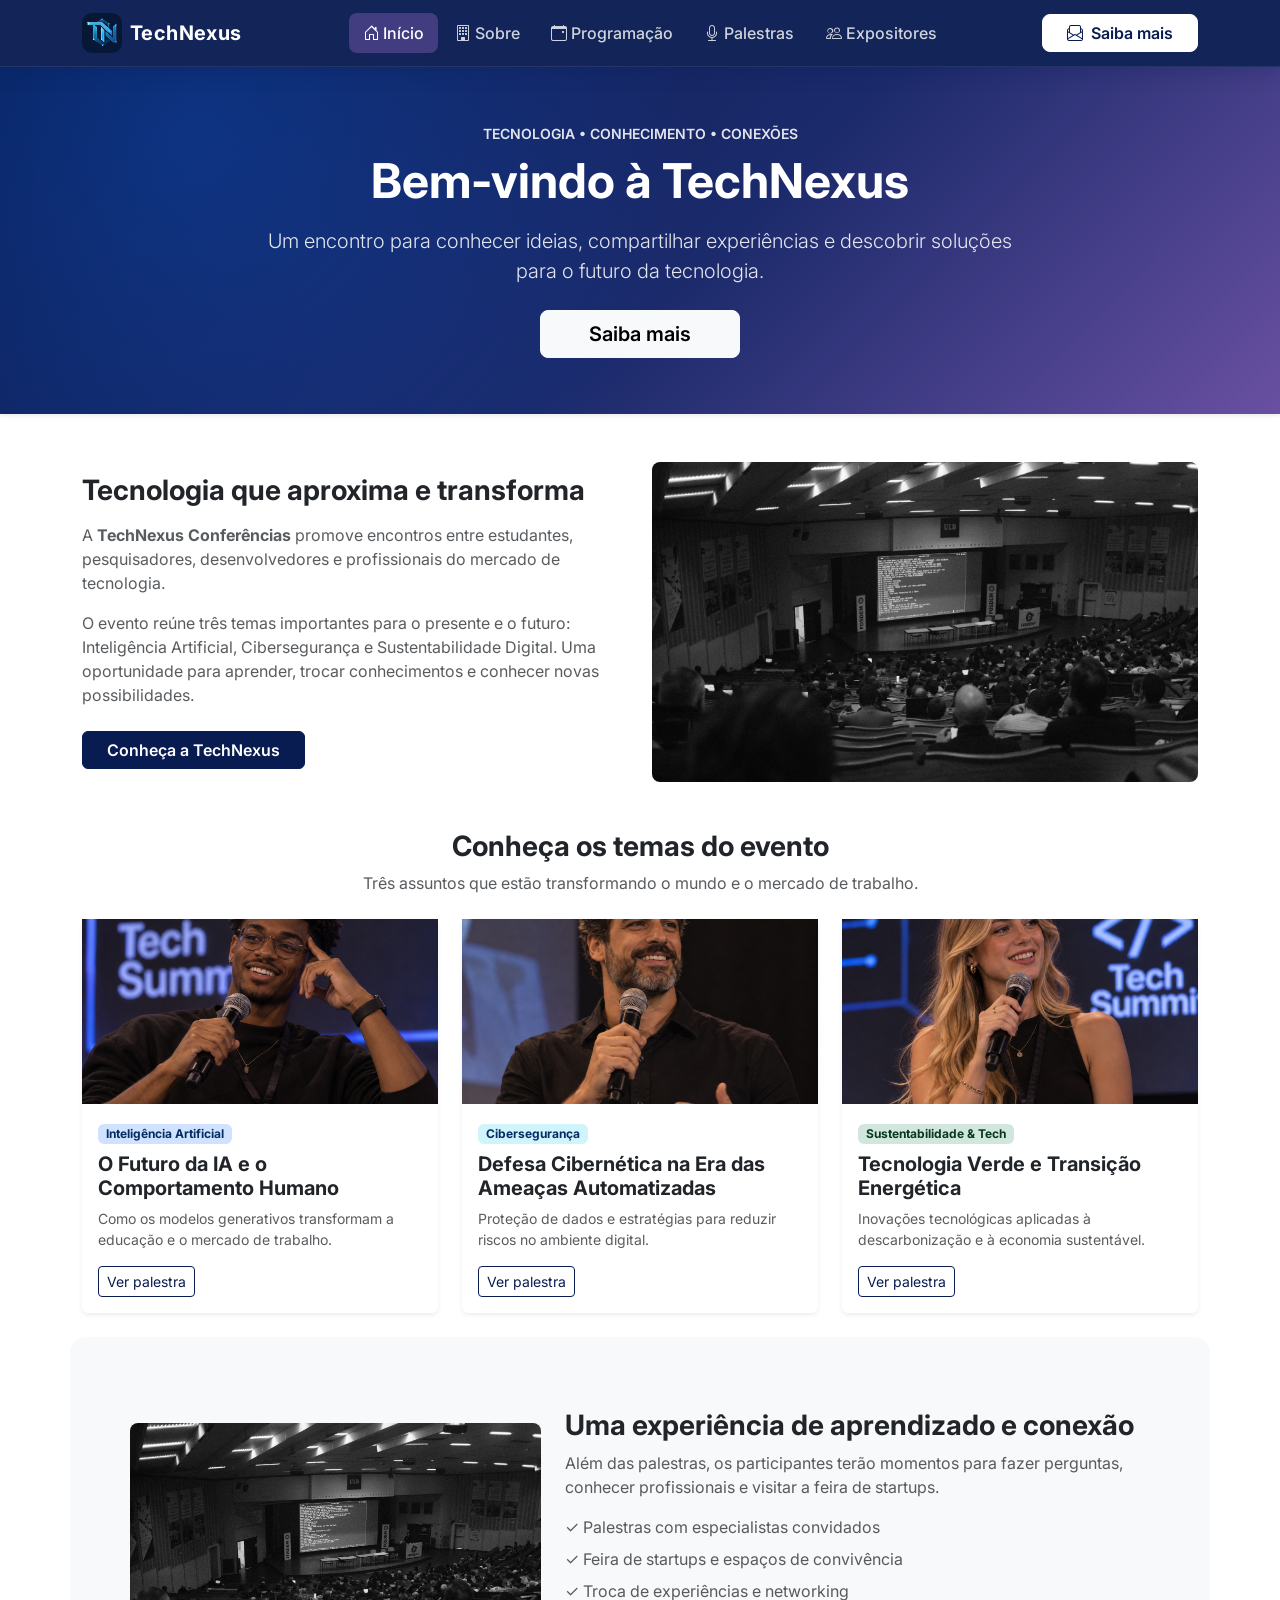
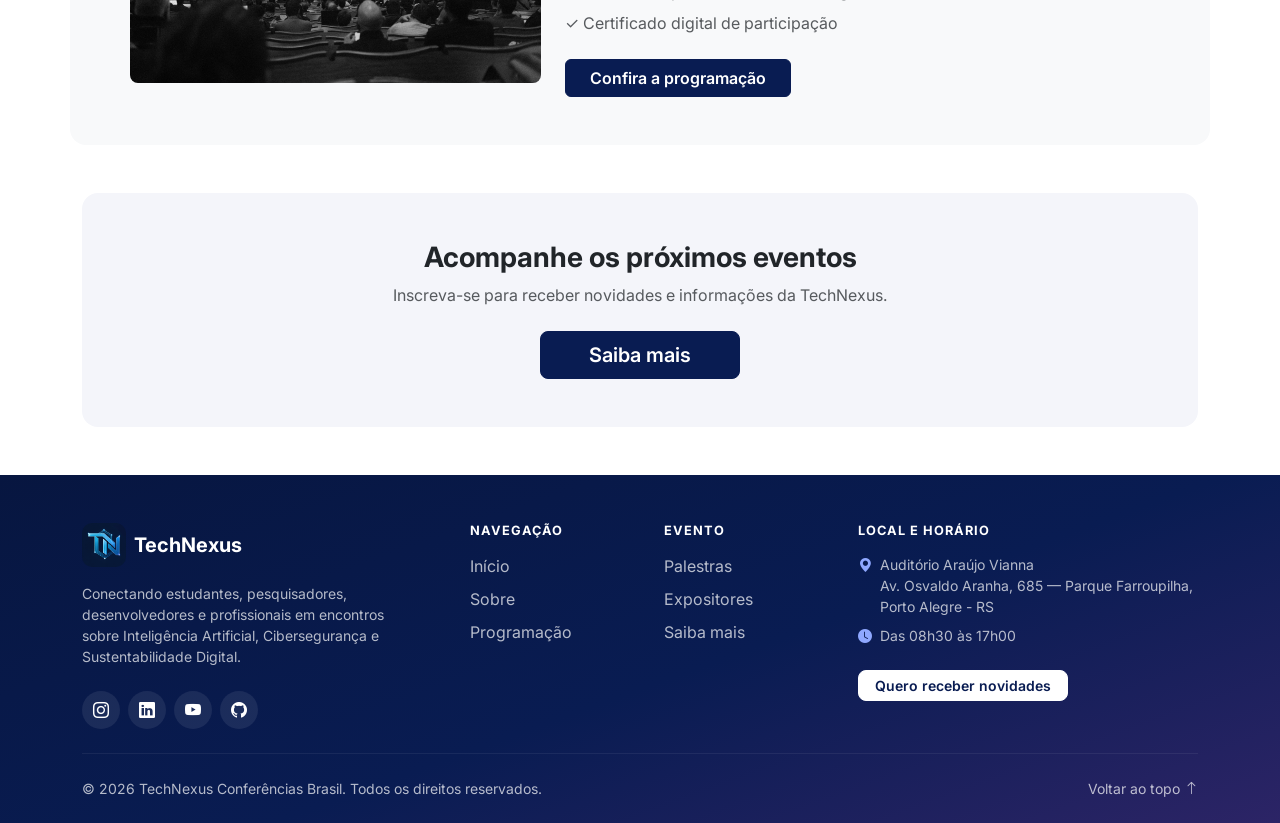
==== index.html @ 11f3f8b2 "Projeto TechNexus: site inicial" ====
<!DOCTYPE html>
<html lang="pt-BR">
<head>
    <meta charset="UTF-8">
    <meta name="viewport" content="width=device-width, initial-scale=1.0">
    <title>TechNexus | Início</title>
    <link rel="icon" type="image/png" href="img/logo.sem.texto.png">
    <link rel="preconnect" href="https://fonts.googleapis.com">
    <link rel="preconnect" href="https://fonts.gstatic.com" crossorigin>
    <link href="https://fonts.googleapis.com/css2?family=Inter:wght@400;500;600;700;800&display=swap" rel="stylesheet">
    <link href="https://cdn.jsdelivr.net/npm/bootstrap@5.3.9/dist/css/bootstrap.min.css" rel="stylesheet" integrity="sha384-yEPZ7jP9S0QKiUQ0m3jjsO4ProIW7wvR9gXkI7JOGa2XVsw53Yke2bsdkBbjmmiX" crossorigin="anonymous">
    <link href="https://cdn.jsdelivr.net/npm/bootstrap-icons@1.11.3/font/bootstrap-icons.min.css" rel="stylesheet">
    <link rel="stylesheet" href="css/style.css">
</head>
<body class="bg-white text-dark">
    <!-- ===== MENU (igual em todas as páginas) ===== -->
    <header class="sticky-top">
        <nav class="navbar navbar-expand-lg navbar-dark navbar-technexus" aria-label="Menu principal">
            <div class="container">
                <a class="navbar-brand d-flex align-items-center gap-2" href="index.html">
                    <img src="img/logo.sem.texto.png" alt="" width="40" height="40" class="navbar-logo">
                    <span class="fw-bold">TechNexus</span>
                </a>
                <button class="navbar-toggler border-0" type="button" data-bs-toggle="collapse" data-bs-target="#menuPrincipal" aria-controls="menuPrincipal" aria-expanded="false" aria-label="Abrir menu">
                    <span class="navbar-toggler-icon"></span>
                </button>
                <div class="collapse navbar-collapse" id="menuPrincipal">
                    <ul class="navbar-nav mx-auto mb-3 mb-lg-0 gap-lg-1">
                        <li class="nav-item"><a class="nav-link active" href="index.html" aria-current="page"><i class="bi bi-house-door me-1"></i>Início</a></li>
                        <li class="nav-item"><a class="nav-link" href="sobre.html"><i class="bi bi-building me-1"></i>Sobre</a></li>
                        <li class="nav-item"><a class="nav-link" href="programacao_dia.html"><i class="bi bi-calendar-event me-1"></i>Programação</a></li>
                        <li class="nav-item"><a class="nav-link" href="palestras.html"><i class="bi bi-mic me-1"></i>Palestras</a></li>
                        <li class="nav-item"><a class="nav-link" href="expositores.html"><i class="bi bi-people me-1"></i>Expositores</a></li>
                    </ul>
                    <a href="saiba_mais.html" class="btn btn-saiba-mais fw-semibold px-4"><i class="bi bi-envelope-paper me-2"></i>Saiba mais</a>
                </div>
            </div>
        </nav>
    </header>

    <main>
        <section class="text-white py-5 mb-5 text-center shadow-sm banner-technexus">
            <div class="container py-2">
                <p class="text-uppercase small fw-semibold mb-2">Tecnologia • Conhecimento • Conexões</p>
                <h1 class="display-5 fw-bold mb-3">Bem-vindo à TechNexus</h1>
                <p class="lead mb-4">Um encontro para conhecer ideias, compartilhar experiências e descobrir soluções para o futuro da tecnologia.</p>
                <a href="saiba_mais.html" class="btn btn-light btn-lg px-5 fw-semibold">Saiba mais</a>
            </div>
        </section>

        <section class="container mb-5">
            <div class="row align-items-center g-4 mb-5">
                <div class="col-12 col-lg-6">
                    <h2 class="h3 fw-bold text-dark mb-3">Tecnologia que aproxima e transforma</h2>
                    <p class="text-body-secondary">A <strong>TechNexus Conferências</strong> promove encontros entre estudantes, pesquisadores, desenvolvedores e profissionais do mercado de tecnologia.</p>
                    <p class="text-body-secondary mb-4">O evento reúne três temas importantes para o presente e o futuro: Inteligência Artificial, Cibersegurança e Sustentabilidade Digital. Uma oportunidade para aprender, trocar conhecimentos e conhecer novas possibilidades.</p>
                    <a href="sobre.html" class="btn btn-primary px-4 fw-semibold">Conheça a TechNexus</a>
                </div>
                <div class="col-12 col-lg-6">
                    <div class="home-image">
                        <img src="img/palestra.jpg" alt="Participantes assistindo a uma palestra">
                    </div>
                </div>
            </div>

            <div class="text-center mb-4">
                <h2 class="h3 fw-bold text-dark">Conheça os temas do evento</h2>
                <p class="text-body-secondary">Três assuntos que estão transformando o mundo e o mercado de trabalho.</p>
            </div>

            <div class="row g-4">
                <div class="col-12 col-md-4">
                    <div class="card h-100 shadow-sm border-0">
                        <div class="topic-image">
                            <img src="img/palestrante1.png" alt="Inteligência Artificial">
                        </div>
                        <div class="card-body">
                            <span class="badge bg-primary-subtle text-primary-emphasis mb-2">Inteligência Artificial</span>
                            <h3 class="h5 fw-bold">O Futuro da IA e o Comportamento Humano</h3>
                            <p class="text-body-secondary small">Como os modelos generativos transformam a educação e o mercado de trabalho.</p>
                            <a href="palestras.html" class="btn btn-outline-primary btn-sm">Ver palestra</a>
                        </div>
                    </div>
                </div>
                <div class="col-12 col-md-4">
                    <div class="card h-100 shadow-sm border-0">
                        <div class="topic-image">
                            <img src="img/palestrante2.png" alt="Cibersegurança">
                        </div>
                        <div class="card-body">
                            <span class="badge bg-info-subtle text-primary-emphasis mb-2">Cibersegurança</span>
                            <h3 class="h5 fw-bold">Defesa Cibernética na Era das Ameaças Automatizadas</h3>
                            <p class="text-body-secondary small">Proteção de dados e estratégias para reduzir riscos no ambiente digital.</p>
                            <a href="palestras.html" class="btn btn-outline-primary btn-sm">Ver palestra</a>
                        </div>
                    </div>
                </div>
                <div class="col-12 col-md-4">
                    <div class="card h-100 shadow-sm border-0">
                        <div class="topic-image">
                            <img src="img/palestrante3.png" alt="Sustentabilidade digital">
                        </div>
                        <div class="card-body">
                            <span class="badge bg-success-subtle text-success-emphasis mb-2">Sustentabilidade &amp; Tech</span>
                            <h3 class="h5 fw-bold">Tecnologia Verde e Transição Energética</h3>
                            <p class="text-body-secondary small">Inovações tecnológicas aplicadas à descarbonização e à economia sustentável.</p>
                            <a href="palestras.html" class="btn btn-outline-primary btn-sm">Ver palestra</a>
                        </div>
                    </div>
                </div>
            </div>
        </section>

        <section class="container mb-5">
            <div class="row align-items-center g-4 bg-light rounded-4 p-4 p-md-5">
                <div class="col-12 col-lg-5">
                    <div class="secondary-image">
                        <img src="img/palestra.jpg" alt="Participantes do evento">
                    </div>
                </div>
                <div class="col-12 col-lg-7">
                    <h2 class="h3 fw-bold text-dark">Uma experiência de aprendizado e conexão</h2>
                    <p class="text-body-secondary">Além das palestras, os participantes terão momentos para fazer perguntas, conhecer profissionais e visitar a feira de startups.</p>
                    <ul class="list-unstyled text-body-secondary mb-4">
                        <li class="mb-2">✓ Palestras com especialistas convidados</li>
                        <li class="mb-2">✓ Feira de startups e espaços de convivência</li>
                        <li class="mb-2">✓ Troca de experiências e networking</li>
                        <li>✓ Certificado digital de participação</li>
                    </ul>
                    <a href="programacao_dia.html" class="btn btn-primary px-4 fw-semibold">Confira a programação</a>
                </div>
            </div>
        </section>

        <section class="container mb-5">
            <div class="text-center p-4 p-md-5 rounded-4 cta-technexus">
                <h2 class="h3 fw-bold mb-2">Acompanhe os próximos eventos</h2>
                <p class="text-body-secondary mb-4">Inscreva-se para receber novidades e informações da TechNexus.</p>
                <a href="saiba_mais.html" class="btn btn-primary btn-lg px-5 fw-semibold">Saiba mais</a>
            </div>
        </section>
    </main>

    <!-- ===== RODAPÉ (igual em todas as páginas) ===== -->
    <footer class="footer-technexus text-white pt-5 pb-4">
        <div class="container">
            <div class="row g-4 g-lg-5">
                <div class="col-12 col-lg-4">
                    <a href="index.html" class="d-inline-flex align-items-center gap-2 text-white text-decoration-none mb-3">
                        <img src="img/logo.sem.texto.png" alt="" width="44" height="44" class="navbar-logo">
                        <span class="h5 fw-bold mb-0">TechNexus</span>
                    </a>
                    <p class="footer-texto small mb-4">Conectando estudantes, pesquisadores, desenvolvedores e profissionais em encontros sobre Inteligência Artificial, Cibersegurança e Sustentabilidade Digital.</p>
                    <div class="d-flex gap-2">
                        <a href="#" class="footer-social" aria-label="Instagram"><i class="bi bi-instagram"></i></a>
                        <a href="#" class="footer-social" aria-label="LinkedIn"><i class="bi bi-linkedin"></i></a>
                        <a href="#" class="footer-social" aria-label="YouTube"><i class="bi bi-youtube"></i></a>
                        <a href="#" class="footer-social" aria-label="GitHub"><i class="bi bi-github"></i></a>
                    </div>
                </div>

                <div class="col-6 col-md-4 col-lg-2">
                    <h2 class="footer-titulo">Navegação</h2>
                    <ul class="list-unstyled footer-links mb-0">
                        <li><a href="index.html">Início</a></li>
                        <li><a href="sobre.html">Sobre</a></li>
                        <li><a href="programacao_dia.html">Programação</a></li>
                    </ul>
                </div>

                <div class="col-6 col-md-4 col-lg-2">
                    <h2 class="footer-titulo">Evento</h2>
                    <ul class="list-unstyled footer-links mb-0">
                        <li><a href="palestras.html">Palestras</a></li>
                        <li><a href="expositores.html">Expositores</a></li>
                        <li><a href="saiba_mais.html">Saiba mais</a></li>
                    </ul>
                </div>

                <div class="col-12 col-md-4 col-lg-4">
                    <h2 class="footer-titulo">Local e horário</h2>
                    <ul class="list-unstyled footer-texto small mb-4">
                        <li class="d-flex gap-2 mb-2"><i class="bi bi-geo-alt-fill footer-icone"></i><span>Auditório Araújo Vianna<br>Av. Osvaldo Aranha, 685 — Parque Farroupilha, Porto Alegre - RS</span></li>
                        <li class="d-flex gap-2"><i class="bi bi-clock-fill footer-icone"></i><span>Das 08h30 às 17h00</span></li>
                    </ul>
                    <a href="saiba_mais.html" class="btn btn-saiba-mais btn-sm fw-semibold px-3">Quero receber novidades</a>
                </div>
            </div>

            <hr class="footer-linha my-4">

            <div class="d-flex flex-column flex-md-row justify-content-between align-items-center gap-2 small footer-texto text-center">
                <span>&copy; 2026 TechNexus Conferências Brasil. Todos os direitos reservados.</span>
                <a href="#" class="footer-topo">Voltar ao topo <i class="bi bi-arrow-up"></i></a>
            </div>
        </div>
    </footer>

    <script src="https://cdn.jsdelivr.net/npm/bootstrap@5.3.9/dist/js/bootstrap.bundle.min.js" integrity="sha384-WyOxWvTyr1QaMPfiPJSv76iReVthorl5uWlFtZPyK0IEB0hGzo9y5Bp9mYanr8Bu" crossorigin="anonymous"></script>
</body>
</html>
---- css/style.css ----
:root {
    --azul-marinho: #091c52;
    --azul: #0d6efd;
    --roxo: #6950a1;
    --texto: #212529;
    --cinza: #6c757d;
    --fundo-claro: #f5f6fa;
}

body {
    font-family: "Inter", Arial, Helvetica, sans-serif;
    color: var(--texto);
    background-color: #fff;
}

/* ===================== MENU ===================== */
.navbar-technexus {
    background: rgba(9, 28, 82, .96);
    backdrop-filter: blur(8px);
    -webkit-backdrop-filter: blur(8px);
    border-bottom: 1px solid rgba(255, 255, 255, .08);
    box-shadow: 0 4px 18px rgba(9, 28, 82, .25);
}

.navbar-logo {
    border-radius: 10px;
    object-fit: cover;
}

.navbar-technexus .navbar-brand span {
    letter-spacing: .02em;
}

.navbar-technexus .nav-link {
    color: rgba(255, 255, 255, .8);
    font-weight: 500;
    border-radius: 8px;
    padding: .5rem .85rem !important;
    transition: background-color .2s, color .2s;
}

.navbar-technexus .nav-link:hover,
.navbar-technexus .nav-link:focus {
    color: #fff;
    background-color: rgba(255, 255, 255, .08);
}

.navbar-technexus .nav-link.active {
    color: #fff;
    background-color: rgba(105, 80, 161, .55);
}

.btn-saiba-mais {
    color: var(--azul-marinho);
    background-color: #fff;
    border: 1px solid #fff;
    border-radius: 8px;
    transition: background-color .2s, color .2s, transform .2s;
}

.btn-saiba-mais:hover,
.btn-saiba-mais:focus,
.btn-saiba-mais.active {
    color: #fff;
    background-color: var(--roxo);
    border-color: var(--roxo);
    transform: translateY(-1px);
}

/* No celular o menu aberto vira uma lista com separação */
@media (max-width: 991.98px) {
    .navbar-technexus .navbar-collapse {
        padding: .75rem 0 1rem;
    }

    .navbar-technexus .btn-saiba-mais {
        width: 100%;
    }
}

/* ===================== RODAPÉ ===================== */
.footer-technexus {
    background: linear-gradient(160deg, #071640 0%, var(--azul-marinho) 55%, #2c2466 100%);
}

.footer-titulo {
    font-size: .8rem;
    font-weight: 700;
    text-transform: uppercase;
    letter-spacing: .08em;
    color: #fff;
    margin-bottom: 1rem;
}

.footer-texto {
    color: rgba(255, 255, 255, .7);
}

.footer-links li {
    margin-bottom: .55rem;
}

.footer-links a,
.footer-topo {
    color: rgba(255, 255, 255, .7);
    text-decoration: none;
    transition: color .2s;
}

.footer-links a:hover,
.footer-topo:hover {
    color: #fff;
}

.footer-icone {
    color: #8fa8ff;
}

.footer-social {
    display: inline-flex;
    align-items: center;
    justify-content: center;
    width: 38px;
    height: 38px;
    border-radius: 50%;
    color: #fff;
    background-color: rgba(255, 255, 255, .08);
    text-decoration: none;
    transition: background-color .2s, transform .2s;
}

.footer-social:hover {
    color: #fff;
    background-color: var(--roxo);
    transform: translateY(-2px);
}

.footer-linha {
    border-color: rgba(255, 255, 255, .25);
}

/* ===================== CONTEÚDO ===================== */
.banner-technexus {
    background:
        radial-gradient(circle at 15% 20%, rgba(13, 110, 253, .25), transparent 45%),
        linear-gradient(135deg, var(--azul-marinho) 0%, #1b2a6b 55%, var(--roxo) 100%);
}

.card-hover,
.card.shadow-sm {
    transition: transform .2s, box-shadow .2s;
}

.card-hover:hover,
.card.shadow-sm:hover {
    transform: translateY(-4px);
    box-shadow: 0 .75rem 1.5rem rgba(9, 28, 82, .12) !important;
}

/* O formulário não deve "pular" ao passar o mouse */
.form-card.card.shadow-sm:hover {
    transform: none;
}

.nome-palestrante {
    font-size: .72rem;
    letter-spacing: .06em;
}

.mapa-iframe {
    display: block;
    width: 100%;
    height: 450px;
    border: 0;
}

.nav-pills .nav-link.active {
    background-color: var(--azul-marinho);
}

.nav-pills .nav-link {
    color: var(--azul-marinho);
}

.banner-technexus .lead,
.banner-technexus p {
    color: rgba(255, 255, 255, .88);
}

.banner-technexus .container > p {
    max-width: 760px;
    margin-left: auto;
    margin-right: auto;
}

.btn-primary {
    background-color: var(--azul-marinho);
    border-color: var(--azul-marinho);
}

.btn-primary:hover,
.btn-primary:focus {
    background-color: var(--roxo);
    border-color: var(--roxo);
}

.btn-outline-primary {
    color: var(--azul-marinho);
    border-color: var(--azul-marinho);
}

.btn-outline-primary:hover {
    background-color: var(--azul-marinho);
    border-color: var(--azul-marinho);
}

/* Espaços reservados para imagens que ainda não foram substituídos */
.image-placeholder {
    display: flex;
    align-items: center;
    justify-content: center;
    flex-direction: column;
    text-align: center;
    padding: 20px;
    color: #526078;
    background-color: #eef1f8;
    border: 1px dashed #aeb9d0;
    border-radius: 8px;
    min-height: 220px;
    font-weight: 600;
}

.image-placeholder small {
    margin-top: 8px;
    color: var(--cinza);
    font-weight: 400;
    font-size: .8rem;
}

/* Imagem principal da Home */
.home-image {
    height: 320px;
    overflow: hidden;
    border-radius: 8px;
}

/* Imagens dos cards da Home */
.topic-image {
    height: 185px;
    overflow: hidden;
}

/* Imagem da seção de experiência */
.secondary-image {
    height: 260px;
    overflow: hidden;
    border-radius: 8px;
}

/* Imagens da página Palestras */
.lecture-image {
    height: 270px;
    overflow: hidden;
    border-radius: 8px;
}

.lecture-image img {
    width: 100%;
    height: 100%;
    object-fit: cover;
    display: block;
}

/* Imagem da página Saiba Mais */
.form-image {
    height: 230px;
    overflow: hidden;
    border-radius: 8px;
}

/* Ajuste das imagens dentro dos espaços */
.home-image img,
.topic-image img,
.secondary-image img,
.lecture-image img,
.form-image img {
    width: 100%;
    height: 100%;
    object-fit: cover;
    display: block;
}

/* Formulário */
.form-card {
    border-radius: 10px;
}

.form-card .form-control,
.form-card .form-select {
    border-color: #ced4da;
    border-radius: 6px;
    padding: .65rem .8rem;
}

.form-card .form-control:focus,
.form-card .form-select:focus {
    border-color: var(--roxo);
    box-shadow: 0 0 0 .15rem rgba(105, 80, 161, .15);
}

.form-card .form-check-input:checked {
    background-color: var(--azul-marinho);
    border-color: var(--azul-marinho);
}

/* Seção final da página */
.cta-technexus {
    background-color: #f4f5fa;
}

/* Ajustes para telas menores */
@media (max-width: 767.98px) {
    .banner-technexus {
        padding-top: 2.5rem !important;
        padding-bottom: 2.5rem !important;
    }

    .banner-technexus .display-5 {
        font-size: 2rem;
    }

    .home-image,
    .secondary-image,
    .lecture-image,
    .form-image {
        height: 210px;
    }

    .topic-image {
        height: 185px;
    }

    .mapa-iframe {
        height: 320px;
    }

    /* Abas do mapa quebram linha no celular */
    #mapaTabs {
        flex-wrap: wrap;
    }
}
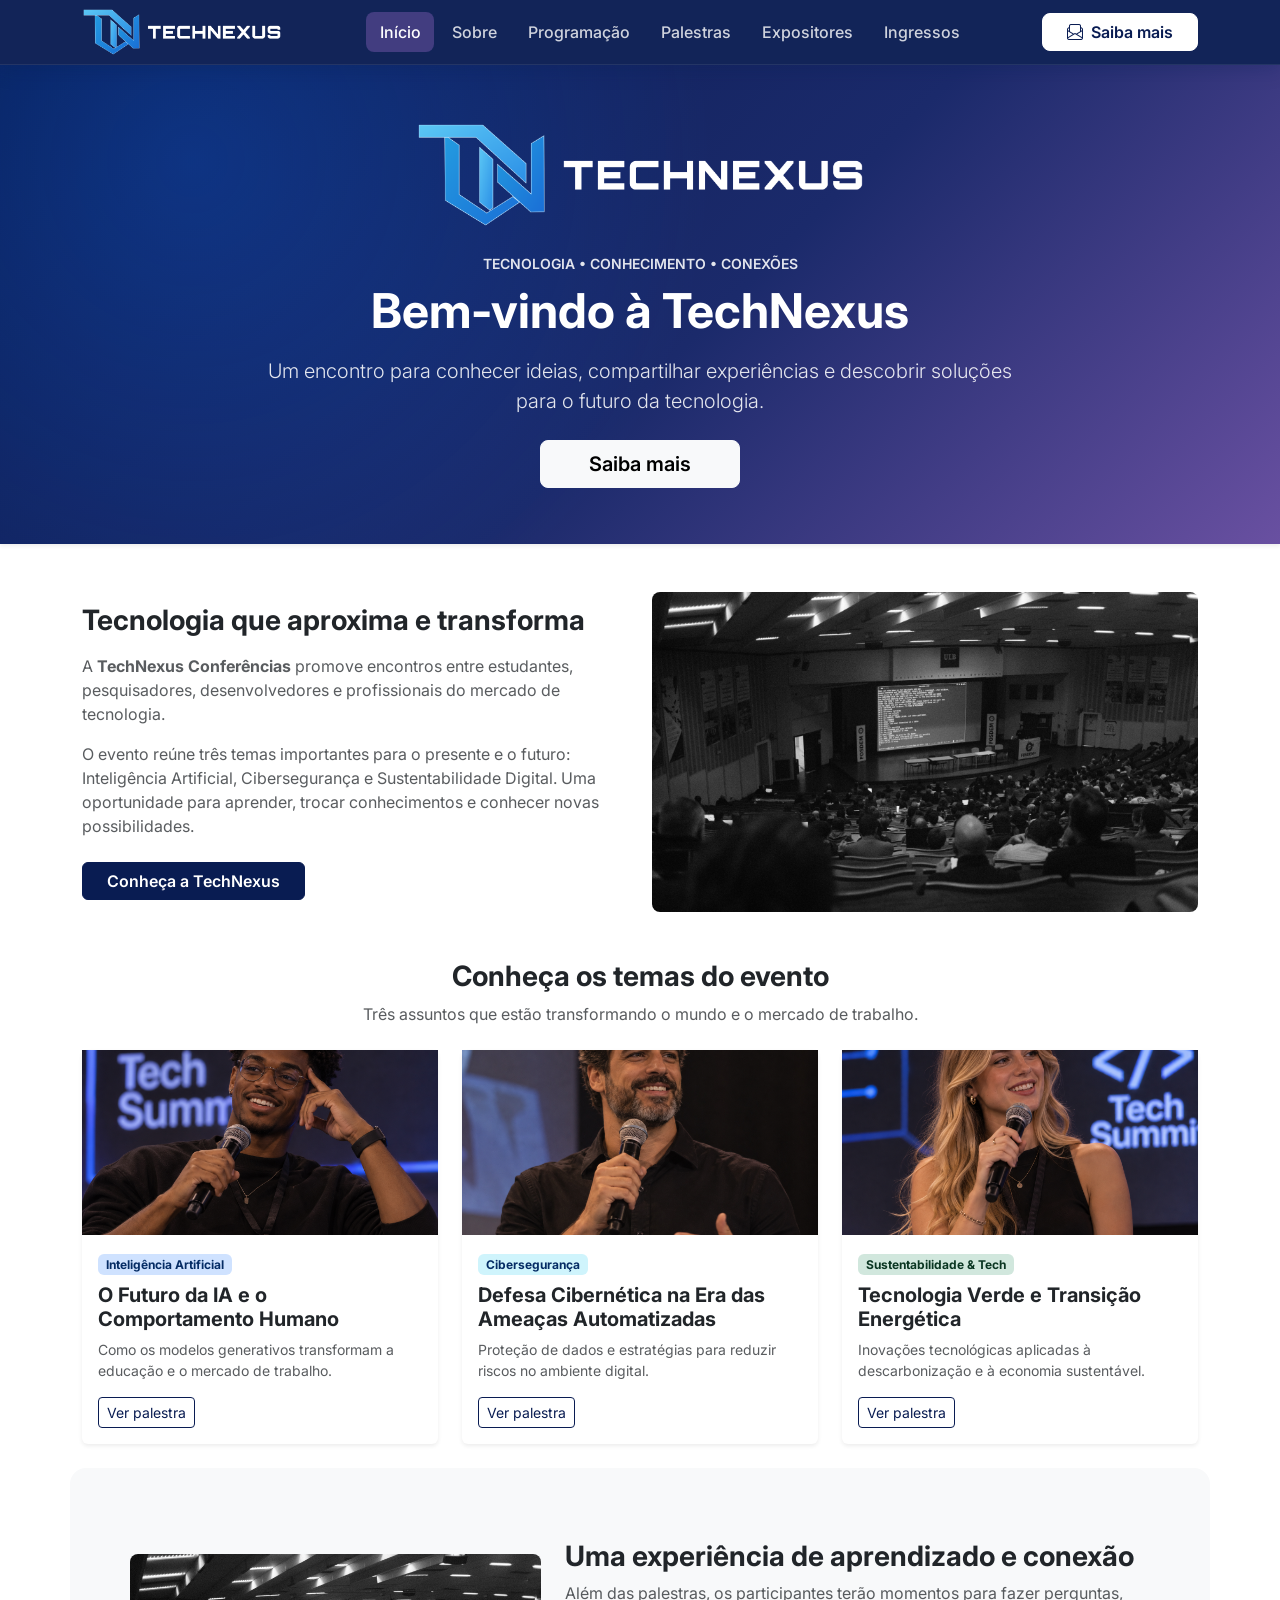
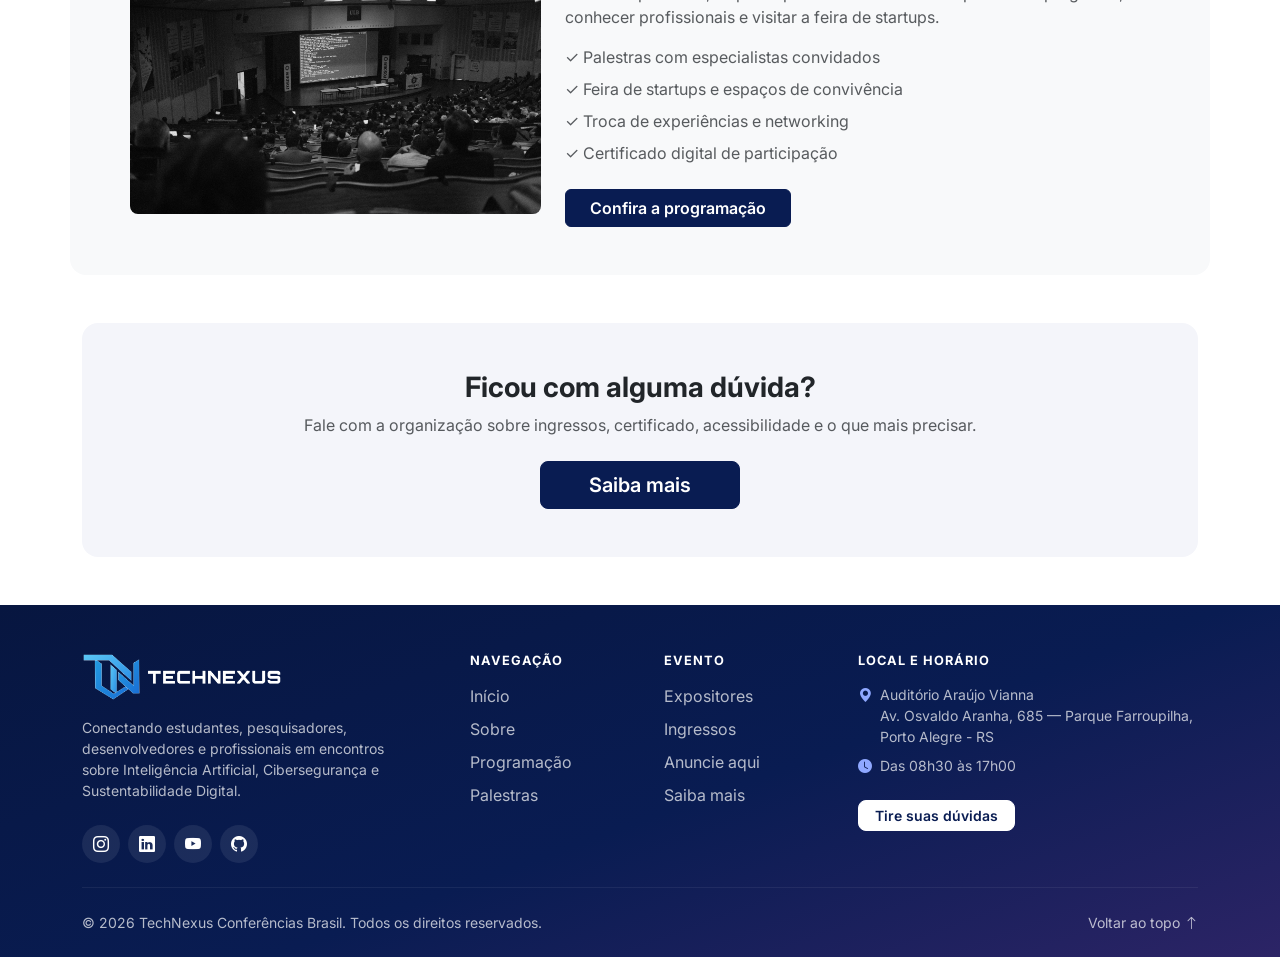
==== commit 6890a33f: "Novas páginas, logos refeitas e palestrantes com rolagem - Logos refeitas sem os pontos de luz, com " ====
--- a/index.html
+++ b/index.html
@@ -17,22 +17,22 @@
     <header class="sticky-top">
         <nav class="navbar navbar-expand-lg navbar-dark navbar-technexus" aria-label="Menu principal">
             <div class="container">
-                <a class="navbar-brand d-flex align-items-center gap-2" href="index.html">
-                    <img src="img/logo.sem.texto.png" alt="" width="40" height="40" class="navbar-logo">
-                    <span class="fw-bold">TechNexus</span>
+                <a class="navbar-brand py-0" href="index.html">
+                    <img src="img/logo.horizontal.png" alt="TechNexus" width="200" height="48">
                 </a>
                 <button class="navbar-toggler border-0" type="button" data-bs-toggle="collapse" data-bs-target="#menuPrincipal" aria-controls="menuPrincipal" aria-expanded="false" aria-label="Abrir menu">
                     <span class="navbar-toggler-icon"></span>
                 </button>
                 <div class="collapse navbar-collapse" id="menuPrincipal">
-                    <ul class="navbar-nav mx-auto mb-3 mb-lg-0 gap-lg-1">
-                        <li class="nav-item"><a class="nav-link active" href="index.html" aria-current="page"><i class="bi bi-house-door me-1"></i>Início</a></li>
-                        <li class="nav-item"><a class="nav-link" href="sobre.html"><i class="bi bi-building me-1"></i>Sobre</a></li>
-                        <li class="nav-item"><a class="nav-link" href="programacao_dia.html"><i class="bi bi-calendar-event me-1"></i>Programação</a></li>
-                        <li class="nav-item"><a class="nav-link" href="palestras.html"><i class="bi bi-mic me-1"></i>Palestras</a></li>
-                        <li class="nav-item"><a class="nav-link" href="expositores.html"><i class="bi bi-people me-1"></i>Expositores</a></li>
-                    </ul>
-                    <a href="saiba_mais.html" class="btn btn-saiba-mais fw-semibold px-4"><i class="bi bi-envelope-paper me-2"></i>Saiba mais</a>
+                    <ul class="navbar-nav mx-auto mb-3 mb-lg-0 gap-xl-1">
+                        <li class="nav-item"><a class="nav-link active" aria-current="page" href="index.html"><i class="bi bi-house-door me-2 d-md-none"></i>Início</a></li>
+                        <li class="nav-item"><a class="nav-link" href="sobre.html"><i class="bi bi-building me-2 d-md-none"></i>Sobre</a></li>
+                        <li class="nav-item"><a class="nav-link" href="programacao_dia.html"><i class="bi bi-calendar-event me-2 d-md-none"></i>Programação</a></li>
+                        <li class="nav-item"><a class="nav-link" href="palestras.html"><i class="bi bi-mic me-2 d-md-none"></i>Palestras</a></li>
+                        <li class="nav-item"><a class="nav-link" href="expositores.html"><i class="bi bi-people me-2 d-md-none"></i>Expositores</a></li>
+                        <li class="nav-item"><a class="nav-link" href="comprar_ingresso.html"><i class="bi bi-ticket-perforated me-2 d-md-none"></i>Ingressos</a></li>
+                    </ul>
+                    <a href="saiba_mais.html" class="btn btn-saiba-mais fw-semibold text-nowrap px-3 px-xl-4"><i class="bi bi-envelope-paper me-2"></i>Saiba mais</a>
                 </div>
             </div>
         </nav>
@@ -41,6 +41,11 @@
     <main>
         <section class="text-white py-5 mb-5 text-center shadow-sm banner-technexus">
             <div class="container py-2">
+                <div class="row justify-content-center mb-4">
+                    <div class="col-10 col-sm-8 col-md-6 col-lg-5">
+                        <img src="img/logo.horizontal.png" alt="TechNexus" class="img-fluid">
+                    </div>
+                </div>
                 <p class="text-uppercase small fw-semibold mb-2">Tecnologia • Conhecimento • Conexões</p>
                 <h1 class="display-5 fw-bold mb-3">Bem-vindo à TechNexus</h1>
                 <p class="lead mb-4">Um encontro para conhecer ideias, compartilhar experiências e descobrir soluções para o futuro da tecnologia.</p>
@@ -134,8 +139,8 @@
 
         <section class="container mb-5">
             <div class="text-center p-4 p-md-5 rounded-4 cta-technexus">
-                <h2 class="h3 fw-bold mb-2">Acompanhe os próximos eventos</h2>
-                <p class="text-body-secondary mb-4">Inscreva-se para receber novidades e informações da TechNexus.</p>
+                <h2 class="h3 fw-bold mb-2">Ficou com alguma dúvida?</h2>
+                <p class="text-body-secondary mb-4">Fale com a organização sobre ingressos, certificado, acessibilidade e o que mais precisar.</p>
                 <a href="saiba_mais.html" class="btn btn-primary btn-lg px-5 fw-semibold">Saiba mais</a>
             </div>
         </section>
@@ -146,9 +151,8 @@
         <div class="container">
             <div class="row g-4 g-lg-5">
                 <div class="col-12 col-lg-4">
-                    <a href="index.html" class="d-inline-flex align-items-center gap-2 text-white text-decoration-none mb-3">
-                        <img src="img/logo.sem.texto.png" alt="" width="44" height="44" class="navbar-logo">
-                        <span class="h5 fw-bold mb-0">TechNexus</span>
+                    <a href="index.html" class="d-inline-block mb-3">
+                        <img src="img/logo.horizontal.png" alt="TechNexus" width="200" height="48">
                     </a>
                     <p class="footer-texto small mb-4">Conectando estudantes, pesquisadores, desenvolvedores e profissionais em encontros sobre Inteligência Artificial, Cibersegurança e Sustentabilidade Digital.</p>
                     <div class="d-flex gap-2">
@@ -165,14 +169,16 @@
                         <li><a href="index.html">Início</a></li>
                         <li><a href="sobre.html">Sobre</a></li>
                         <li><a href="programacao_dia.html">Programação</a></li>
+                        <li><a href="palestras.html">Palestras</a></li>
                     </ul>
                 </div>
 
                 <div class="col-6 col-md-4 col-lg-2">
                     <h2 class="footer-titulo">Evento</h2>
                     <ul class="list-unstyled footer-links mb-0">
-                        <li><a href="palestras.html">Palestras</a></li>
                         <li><a href="expositores.html">Expositores</a></li>
+                        <li><a href="comprar_ingresso.html">Ingressos</a></li>
+                        <li><a href="anuncie.html">Anuncie aqui</a></li>
                         <li><a href="saiba_mais.html">Saiba mais</a></li>
                     </ul>
                 </div>
@@ -183,7 +189,7 @@
                         <li class="d-flex gap-2 mb-2"><i class="bi bi-geo-alt-fill footer-icone"></i><span>Auditório Araújo Vianna<br>Av. Osvaldo Aranha, 685 — Parque Farroupilha, Porto Alegre - RS</span></li>
                         <li class="d-flex gap-2"><i class="bi bi-clock-fill footer-icone"></i><span>Das 08h30 às 17h00</span></li>
                     </ul>
-                    <a href="saiba_mais.html" class="btn btn-saiba-mais btn-sm fw-semibold px-3">Quero receber novidades</a>
+                    <a href="saiba_mais.html" class="btn btn-saiba-mais btn-sm fw-semibold px-3">Tire suas dúvidas</a>
                 </div>
             </div>
 
--- a/css/style.css
+++ b/css/style.css
@@ -20,11 +20,6 @@
     -webkit-backdrop-filter: blur(8px);
     border-bottom: 1px solid rgba(255, 255, 255, .08);
     box-shadow: 0 4px 18px rgba(9, 28, 82, .25);
-}
-
-.navbar-logo {
-    border-radius: 10px;
-    object-fit: cover;
 }
 
 .navbar-technexus .navbar-brand span {
@@ -313,6 +308,14 @@
     border-color: var(--azul-marinho);
 }
 
+/* Resumo do pedido acompanha a rolagem no computador (abaixo do menu fixo) */
+@media (min-width: 992px) {
+    .resumo-pedido {
+        position: sticky;
+        top: 96px;
+    }
+}
+
 /* Seção final da página */
 .cta-technexus {
     background-color: #f4f5fa;
@@ -348,4 +351,412 @@
     #mapaTabs {
         flex-wrap: wrap;
     }
-}+}
+/* Opções selecionadas (ingresso, pagamento) com o azul-marinho do site */
+.btn-check:checked + .btn-outline-primary,
+.btn-outline-primary:active {
+    color: #fff;
+    background-color: var(--azul-marinho);
+    border-color: var(--azul-marinho);
+}
+
+/* Links internos (#) param abaixo do menu fixo */
+html {
+    scroll-padding-top: 96px;
+}
+
+/* ===================== PAINEL ADMINISTRATIVO ===================== */
+@media (min-width: 992px) {
+    .admin-lateral {
+        min-height: calc(100vh - 65px);
+    }
+
+    .admin-lateral .offcanvas-lg {
+        position: sticky;
+        top: 65px;
+    }
+}
+
+.admin-menu .nav-link {
+    color: var(--texto);
+    font-weight: 500;
+    border-radius: 8px;
+}
+
+.admin-menu .nav-link:hover {
+    background-color: var(--fundo-claro);
+}
+
+.admin-menu .nav-link.active {
+    color: #fff;
+    background-color: var(--azul-marinho);
+}
+
+.admin-avatar {
+    width: 38px;
+    height: 38px;
+    flex-shrink: 0;
+    display: inline-flex;
+    align-items: center;
+    justify-content: center;
+    border-radius: 50%;
+    font-size: .8rem;
+    font-weight: 700;
+    color: #fff;
+    background: linear-gradient(135deg, var(--azul-marinho), var(--roxo));
+}
+
+.admin-avatar-sm {
+    width: 32px;
+    height: 32px;
+    font-size: .7rem;
+}
+
+.admin-icone {
+    width: 48px;
+    height: 48px;
+    flex-shrink: 0;
+    display: inline-flex;
+    align-items: center;
+    justify-content: center;
+    border-radius: 12px;
+    font-size: 1.35rem;
+}
+
+.admin-foto {
+    object-fit: cover;
+}
+
+.admin-busca {
+    max-width: 320px;
+}
+
+/* ===================== PALESTRANTES (troca ao rolar) ===================== */
+.palestrantes-scroll {
+    --cor: #4dabf7;
+    position: relative;
+    color: #fff;
+    background: linear-gradient(160deg, #050f2e 0%, var(--azul-marinho) 55%, #241d57 100%);
+}
+
+.palestrantes-palco {
+    position: relative;
+    padding: 4rem 0;
+    overflow: hidden;
+}
+
+/* Brilho colorido de fundo (muda com a cor do palestrante) */
+.palestrante-slide::before {
+    content: "";
+    position: absolute;
+    z-index: -1;
+    width: 620px;
+    height: 620px;
+    left: -180px;
+    top: 50%;
+    border-radius: 50%;
+    background: radial-gradient(circle, rgba(var(--cor-rgb), .35) 0%, transparent 65%);
+    transform: translateY(-50%);
+    pointer-events: none;
+}
+
+.palestrante-slide {
+    position: relative;
+    z-index: 0;
+    padding: 2rem 0;
+}
+
+/* ---------- Foto ---------- */
+.palestrante-foto {
+    position: relative;
+    max-width: 440px;
+    margin: 0 auto;
+    aspect-ratio: 4 / 5;
+    border-radius: 28px;
+    overflow: hidden;
+    box-shadow:
+        0 0 0 2px rgba(var(--cor-rgb), .7),
+        0 30px 80px -20px rgba(var(--cor-rgb), .55);
+}
+
+.palestrante-foto img {
+    width: 100%;
+    height: 100%;
+    object-fit: cover;
+    display: block;
+    transition: transform .8s ease;
+}
+
+.palestrante-foto::after {
+    content: "";
+    position: absolute;
+    inset: 0;
+    background: linear-gradient(to top, rgba(5, 15, 46, .75) 0%, transparent 45%);
+}
+
+.palestrante-foto:hover img {
+    transform: scale(1.05);
+}
+
+.palestrante-horario {
+    position: absolute;
+    z-index: 1;
+    left: 1rem;
+    bottom: 1rem;
+    padding: .45rem .9rem;
+    border-radius: 999px;
+    font-weight: 600;
+    font-size: .9rem;
+    color: #050f2e;
+    background-color: var(--cor);
+}
+
+/* ---------- Texto ---------- */
+.palestrante-texto {
+    position: relative;
+}
+
+.palestrante-numero {
+    position: absolute;
+    z-index: -1;
+    top: -3.5rem;
+    right: 0;
+    margin: 0;
+    font-size: clamp(7rem, 14vw, 12rem);
+    font-weight: 800;
+    line-height: 1;
+    color: transparent;
+    -webkit-text-stroke: 2px rgba(var(--cor-rgb), .35);
+    user-select: none;
+}
+
+.palestrante-tema {
+    display: inline-flex;
+    align-items: center;
+    margin-bottom: 1rem;
+    padding: .4rem .9rem;
+    border-radius: 999px;
+    font-size: .8rem;
+    font-weight: 700;
+    letter-spacing: .06em;
+    text-transform: uppercase;
+    color: var(--cor);
+    background-color: rgba(var(--cor-rgb), .12);
+    border: 1px solid rgba(var(--cor-rgb), .4);
+}
+
+.palestrante-nome {
+    font-size: clamp(2.5rem, 5.5vw, 4.5rem);
+    font-weight: 800;
+    line-height: 1.02;
+    letter-spacing: -.02em;
+    margin-bottom: .75rem;
+}
+
+.palestrante-palestra {
+    font-size: clamp(1.1rem, 1.8vw, 1.4rem);
+    font-weight: 600;
+    color: var(--cor);
+    margin-bottom: 1.5rem;
+}
+
+.palestrante-destaques {
+    display: flex;
+    flex-wrap: wrap;
+    gap: .5rem;
+    margin-bottom: 1.5rem;
+}
+
+.palestrante-destaques li {
+    display: inline-flex;
+    align-items: center;
+    gap: .5rem;
+    padding: .5rem .85rem;
+    border-radius: 12px;
+    font-size: .9rem;
+    font-weight: 500;
+    background-color: rgba(255, 255, 255, .07);
+    border: 1px solid rgba(255, 255, 255, .12);
+}
+
+.palestrante-destaques i {
+    color: var(--cor);
+}
+
+.palestrante-bio {
+    max-width: 600px;
+    color: rgba(255, 255, 255, .75);
+    margin-bottom: 2rem;
+}
+
+/* ---------- Indicador lateral e dica ---------- */
+.palestrantes-progresso,
+.palestrantes-dica {
+    display: none;
+}
+
+/* ===== Computador: a seção fica presa e troca ao rolar ===== */
+.palestrantes-scroll.modo-rolagem {
+    height: calc(var(--total, 3) * 100vh);
+}
+
+.modo-rolagem .palestrantes-palco {
+    position: sticky;
+    top: 0;
+    height: 100vh;
+    padding: 0;
+}
+
+.modo-rolagem .palestrantes-palco > .container {
+    padding-top: 65px; /* altura do menu fixo */
+}
+
+.modo-rolagem .palestrante-slide {
+    position: absolute;
+    inset: 65px 0 0 0;
+    padding: 2rem calc(var(--bs-gutter-x) * .5 + 3rem) 2rem calc(var(--bs-gutter-x) * .5);
+    opacity: 0;
+    visibility: hidden;
+    transition: opacity .6s ease, visibility .6s;
+}
+
+.modo-rolagem .palestrante-slide.ativo {
+    opacity: 1;
+    visibility: visible;
+}
+
+/* Entrada: foto cresce, textos sobem um depois do outro */
+.modo-rolagem .palestrante-foto {
+    transform: translateY(60px) scale(.92);
+    transition: transform .8s cubic-bezier(.2, .8, .2, 1);
+}
+
+.modo-rolagem .palestrante-slide.passou .palestrante-foto {
+    transform: translateY(-60px) scale(.92);
+}
+
+.modo-rolagem .palestrante-texto > * {
+    opacity: 0;
+    transform: translateY(40px);
+    transition: opacity .6s ease, transform .6s cubic-bezier(.2, .8, .2, 1);
+}
+
+.modo-rolagem .palestrante-slide.passou .palestrante-texto > * {
+    transform: translateY(-40px);
+}
+
+.modo-rolagem .ativo .palestrante-foto {
+    transform: none;
+}
+
+.modo-rolagem .ativo .palestrante-texto > * {
+    opacity: 1;
+    transform: none;
+}
+
+.modo-rolagem .ativo .palestrante-texto > :nth-child(2) { transition-delay: .10s; }
+.modo-rolagem .ativo .palestrante-texto > :nth-child(3) { transition-delay: .18s; }
+.modo-rolagem .ativo .palestrante-texto > :nth-child(4) { transition-delay: .26s; }
+.modo-rolagem .ativo .palestrante-texto > :nth-child(5) { transition-delay: .34s; }
+.modo-rolagem .ativo .palestrante-texto > :nth-child(6) { transition-delay: .42s; }
+.modo-rolagem .ativo .palestrante-texto > :nth-child(7) { transition-delay: .50s; }
+
+.modo-rolagem .ativo .palestrante-numero {
+    opacity: 1;
+}
+
+.modo-rolagem .palestrantes-progresso {
+    position: absolute;
+    z-index: 2;
+    right: calc(var(--bs-gutter-x) * .5);
+    top: calc(50% + 32px);
+    display: flex;
+    flex-direction: column;
+    gap: .75rem;
+    transform: translateY(-50%);
+}
+
+.palestrantes-ponto {
+    width: 6px;
+    height: 28px;
+    padding: 0;
+    border: 0;
+    border-radius: 999px;
+    background-color: rgba(255, 255, 255, .25);
+    transition: height .3s, background-color .3s;
+}
+
+.palestrantes-ponto:hover {
+    background-color: rgba(255, 255, 255, .6);
+}
+
+.palestrantes-ponto.ativo {
+    height: 56px;
+    background-color: #fff;
+}
+
+.modo-rolagem .palestrantes-dica {
+    position: absolute;
+    left: 50%;
+    bottom: 1.5rem;
+    display: block;
+    font-size: .85rem;
+    color: rgba(255, 255, 255, .6);
+    transform: translateX(-50%);
+    animation: dica-pulo 2s ease-in-out infinite;
+    transition: opacity .3s;
+}
+
+.modo-rolagem.no-ultimo .palestrantes-dica {
+    opacity: 0;
+}
+
+@keyframes dica-pulo {
+    0%, 100% { transform: translate(-50%, 0); }
+    50%      { transform: translate(-50%, 6px); }
+}
+
+/* ===== Celular e tablet: um embaixo do outro ===== */
+@media (max-width: 991.98px) {
+    .palestrante-slide + .palestrante-slide {
+        margin-top: 2rem;
+        padding-top: 4rem;
+        border-top: 1px solid rgba(255, 255, 255, .1);
+    }
+
+    .palestrante-foto {
+        max-width: 360px;
+    }
+
+    .palestrante-numero {
+        top: -2rem;
+        font-size: 6rem;
+    }
+
+    .palestrante-slide::before {
+        left: 50%;
+        top: 20%;
+        width: 420px;
+        height: 420px;
+        transform: translate(-50%, -50%);
+    }
+}
+
+/* Telas de computador mais baixas: foto e textos um pouco menores para caber */
+@media (min-width: 992px) and (max-height: 820px) {
+    .palestrante-foto {
+        max-width: 340px;
+    }
+
+    .palestrante-bio {
+        display: -webkit-box;
+        -webkit-line-clamp: 3;
+        -webkit-box-orient: vertical;
+        overflow: hidden;
+        margin-bottom: 1.25rem;
+    }
+
+    .palestrante-destaques {
+        margin-bottom: 1rem;
+    }
+}
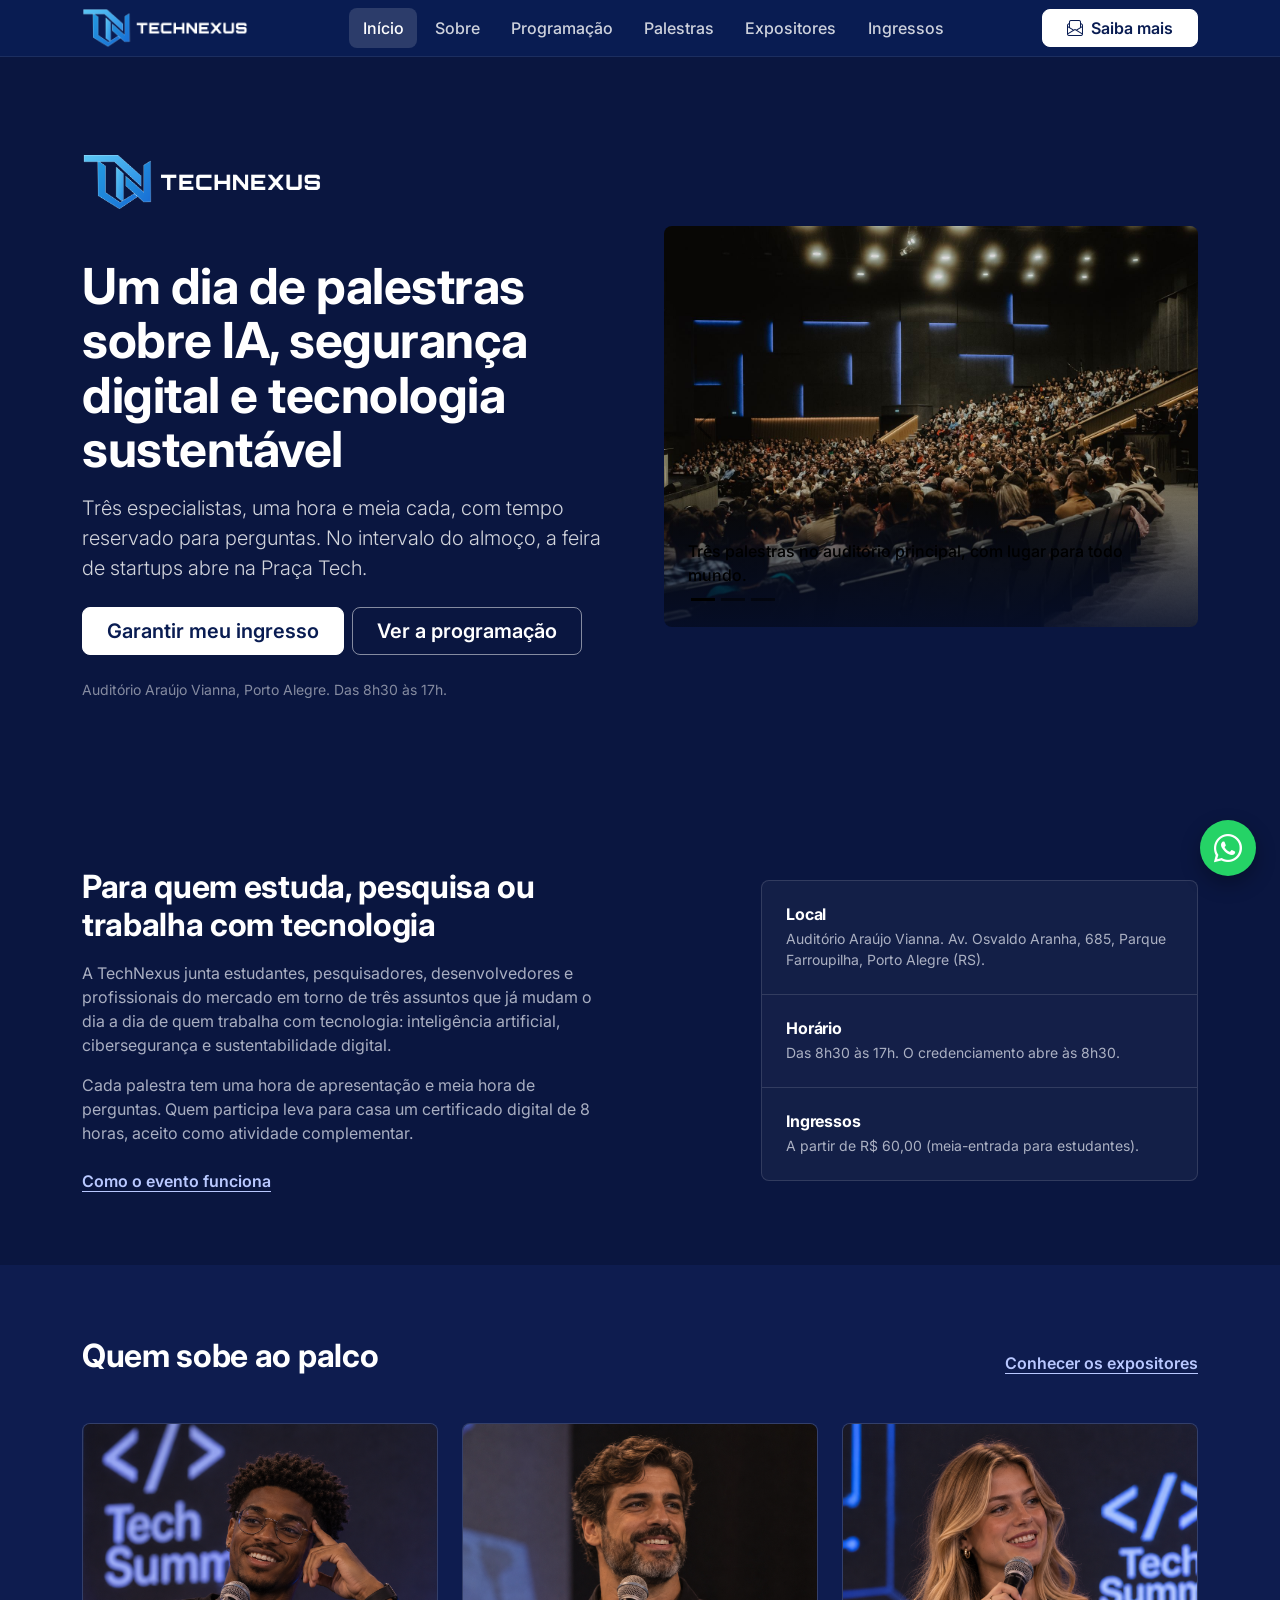
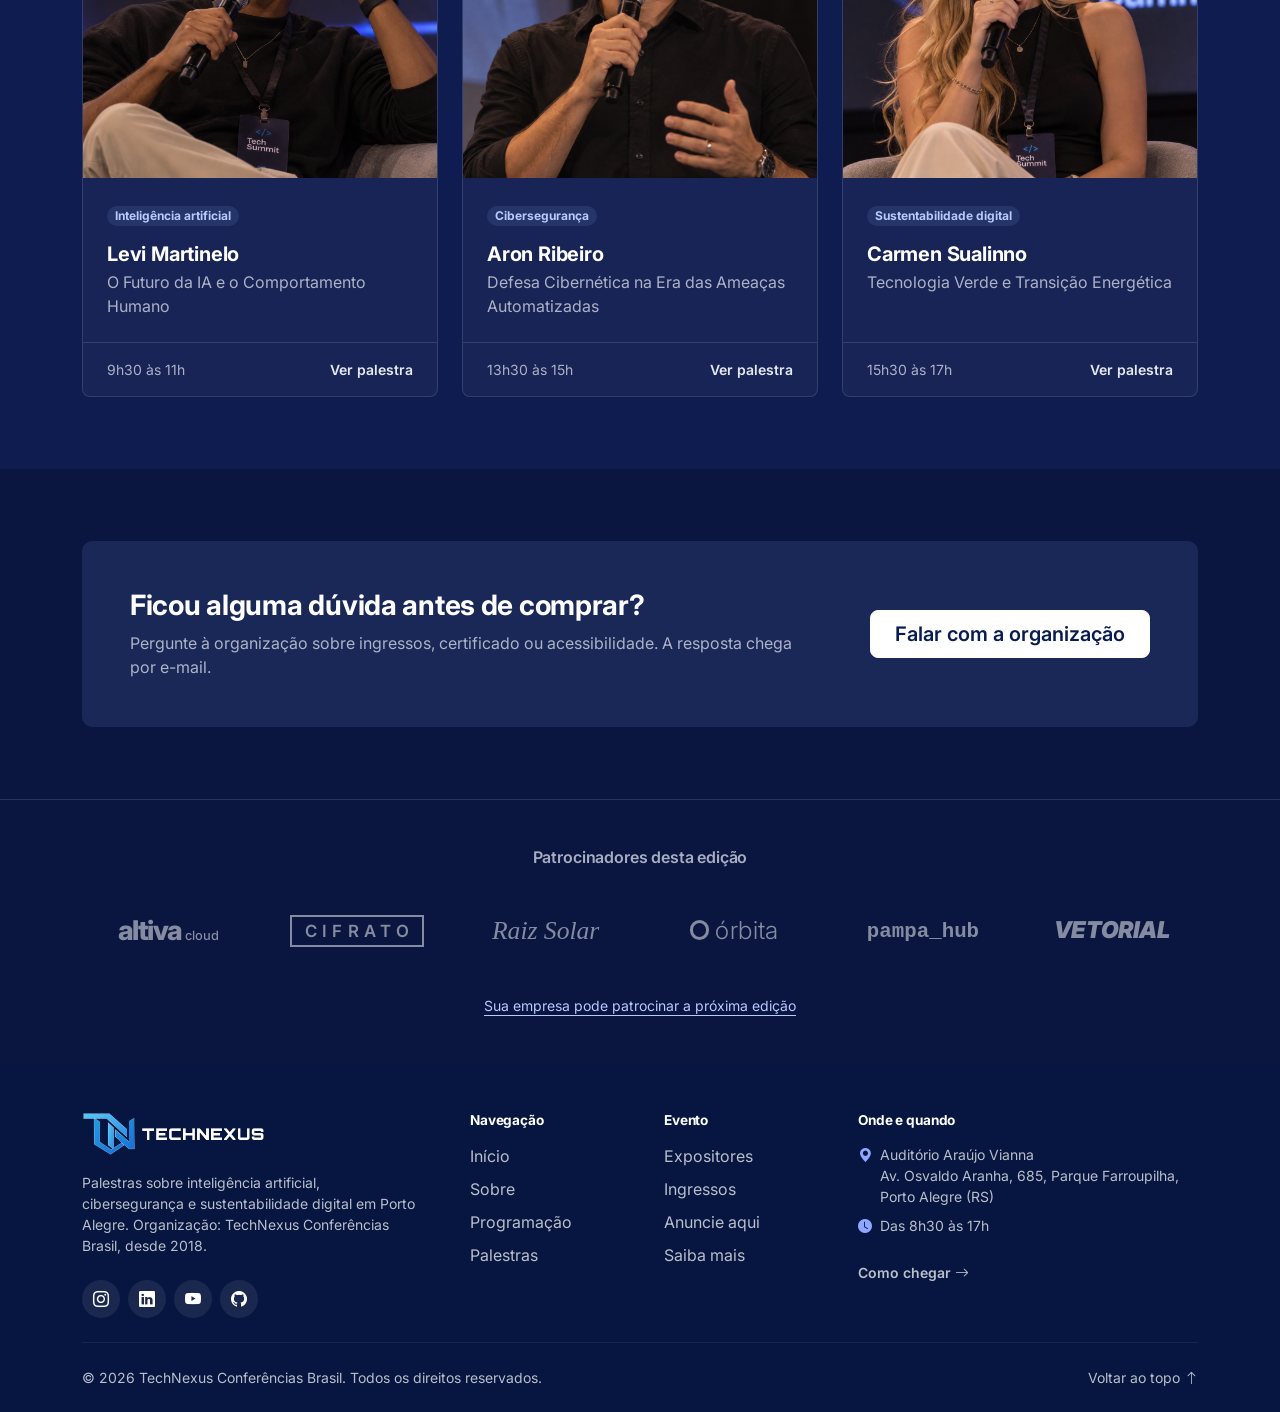
==== commit 6555d5c2: "commit" ====
--- a/index.html
+++ b/index.html
@@ -1,5 +1,5 @@
 <!DOCTYPE html>
-<html lang="pt-BR">
+<html lang="pt-BR" data-bs-theme="dark">
 <head>
     <meta charset="UTF-8">
     <meta name="viewport" content="width=device-width, initial-scale=1.0">
@@ -12,7 +12,7 @@
     <link href="https://cdn.jsdelivr.net/npm/bootstrap-icons@1.11.3/font/bootstrap-icons.min.css" rel="stylesheet">
     <link rel="stylesheet" href="css/style.css">
 </head>
-<body class="bg-white text-dark">
+<body>
     <!-- ===== MENU (igual em todas as páginas) ===== -->
     <header class="sticky-top">
         <nav class="navbar navbar-expand-lg navbar-dark navbar-technexus" aria-label="Menu principal">
@@ -39,109 +39,197 @@
     </header>
 
     <main>
-        <section class="text-white py-5 mb-5 text-center shadow-sm banner-technexus">
-            <div class="container py-2">
-                <div class="row justify-content-center mb-4">
-                    <div class="col-10 col-sm-8 col-md-6 col-lg-5">
-                        <img src="img/logo.horizontal.png" alt="TechNexus" class="img-fluid">
-                    </div>
-                </div>
-                <p class="text-uppercase small fw-semibold mb-2">Tecnologia • Conhecimento • Conexões</p>
-                <h1 class="display-5 fw-bold mb-3">Bem-vindo à TechNexus</h1>
-                <p class="lead mb-4">Um encontro para conhecer ideias, compartilhar experiências e descobrir soluções para o futuro da tecnologia.</p>
-                <a href="saiba_mais.html" class="btn btn-light btn-lg px-5 fw-semibold">Saiba mais</a>
-            </div>
-        </section>
-
-        <section class="container mb-5">
-            <div class="row align-items-center g-4 mb-5">
-                <div class="col-12 col-lg-6">
-                    <h2 class="h3 fw-bold text-dark mb-3">Tecnologia que aproxima e transforma</h2>
-                    <p class="text-body-secondary">A <strong>TechNexus Conferências</strong> promove encontros entre estudantes, pesquisadores, desenvolvedores e profissionais do mercado de tecnologia.</p>
-                    <p class="text-body-secondary mb-4">O evento reúne três temas importantes para o presente e o futuro: Inteligência Artificial, Cibersegurança e Sustentabilidade Digital. Uma oportunidade para aprender, trocar conhecimentos e conhecer novas possibilidades.</p>
-                    <a href="sobre.html" class="btn btn-primary px-4 fw-semibold">Conheça a TechNexus</a>
-                </div>
-                <div class="col-12 col-lg-6">
-                    <div class="home-image">
-                        <img src="img/palestra.jpg" alt="Participantes assistindo a uma palestra">
-                    </div>
-                </div>
-            </div>
-
-            <div class="text-center mb-4">
-                <h2 class="h3 fw-bold text-dark">Conheça os temas do evento</h2>
-                <p class="text-body-secondary">Três assuntos que estão transformando o mundo e o mercado de trabalho.</p>
-            </div>
-
-            <div class="row g-4">
-                <div class="col-12 col-md-4">
-                    <div class="card h-100 shadow-sm border-0">
-                        <div class="topic-image">
-                            <img src="img/palestrante1.png" alt="Inteligência Artificial">
+        <!-- ===== PRIMEIRA SEÇÃO ===== -->
+        <section class="hero text-white py-5">
+            <div class="container py-lg-5">
+                <div class="row align-items-center g-5">
+                    <div class="col-12 col-lg-6">
+                        <img src="img/logo.horizontal.png" alt="TechNexus" class="hero-logo mb-5" width="1440" height="350">
+                        <h1 class="fw-bold mb-3">Um dia de palestras sobre IA, segurança digital e tecnologia sustentável</h1>
+                        <p class="lead mb-4">Três especialistas, uma hora e meia cada, com tempo reservado para perguntas. No intervalo do almoço, a feira de startups abre na Praça Tech.</p>
+                        <div class="d-grid d-sm-flex gap-2 mb-4">
+                            <a href="comprar_ingresso.html" class="btn btn-light btn-lg px-4">Garantir meu ingresso</a>
+                            <a href="programacao_dia.html" class="btn btn-outline-light btn-lg px-4">Ver a programação</a>
                         </div>
-                        <div class="card-body">
-                            <span class="badge bg-primary-subtle text-primary-emphasis mb-2">Inteligência Artificial</span>
-                            <h3 class="h5 fw-bold">O Futuro da IA e o Comportamento Humano</h3>
-                            <p class="text-body-secondary small">Como os modelos generativos transformam a educação e o mercado de trabalho.</p>
-                            <a href="palestras.html" class="btn btn-outline-primary btn-sm">Ver palestra</a>
+                        <p class="small text-white-50 mb-0">Auditório Araújo Vianna, Porto Alegre. Das 8h30 às 17h.</p>
+                    </div>
+
+                    <div class="col-12 col-lg-6">
+                        <div id="carrosselEvento" class="carousel slide hero-carrossel rounded-3 overflow-hidden" data-bs-theme="light" data-bs-ride="carousel" data-bs-interval="5000" aria-label="Fotos do evento">
+                            <div class="carousel-indicators">
+                                <button type="button" data-bs-target="#carrosselEvento" data-bs-slide-to="0" class="active" aria-current="true" aria-label="Foto 1"></button>
+                                <button type="button" data-bs-target="#carrosselEvento" data-bs-slide-to="1" aria-label="Foto 2"></button>
+                                <button type="button" data-bs-target="#carrosselEvento" data-bs-slide-to="2" aria-label="Foto 3"></button>
+                            </div>
+                            <div class="carousel-inner">
+                                <div class="carousel-item active">
+                                    <div class="ratio ratio-4x3">
+                                        <img src="img/evento-auditorio.jpg" class="object-fit-cover" alt="Auditório lotado assistindo a uma palestra">
+                                    </div>
+                                    <div class="carousel-caption">
+                                        <p class="mb-0 fw-medium">Três palestras no auditório principal, com lugar para todo mundo.</p>
+                                    </div>
+                                </div>
+                                <div class="carousel-item">
+                                    <div class="ratio ratio-4x3">
+                                        <img src="img/evento-crachas.jpg" class="object-fit-cover foto-rosto" alt="Participantes mostrando os crachás da TechNexus" loading="lazy">
+                                    </div>
+                                    <div class="carousel-caption">
+                                        <p class="mb-0 fw-medium">Crachá retirado na recepção com o QR Code do ingresso.</p>
+                                    </div>
+                                </div>
+                                <div class="carousel-item">
+                                    <div class="ratio ratio-4x3">
+                                        <img src="img/evento-palestrante.jpg" class="object-fit-cover foto-rosto" alt="Palestrante falando ao microfone no palco" loading="lazy">
+                                    </div>
+                                    <div class="carousel-caption">
+                                        <p class="mb-0 fw-medium">Especialistas que trabalham com o tema que apresentam.</p>
+                                    </div>
+                                </div>
+                            </div>
+                            <button class="carousel-control-prev" type="button" data-bs-target="#carrosselEvento" data-bs-slide="prev">
+                                <span class="carousel-control-prev-icon" aria-hidden="true"></span>
+                                <span class="visually-hidden">Foto anterior</span>
+                            </button>
+                            <button class="carousel-control-next" type="button" data-bs-target="#carrosselEvento" data-bs-slide="next">
+                                <span class="carousel-control-next-icon" aria-hidden="true"></span>
+                                <span class="visually-hidden">Próxima foto</span>
+                            </button>
                         </div>
                     </div>
                 </div>
-                <div class="col-12 col-md-4">
-                    <div class="card h-100 shadow-sm border-0">
-                        <div class="topic-image">
-                            <img src="img/palestrante2.png" alt="Cibersegurança">
+            </div>
+        </section>
+
+        <!-- ===== SOBRE O EVENTO ===== -->
+        <section class="py-5">
+            <div class="container py-lg-4">
+                <div class="row g-5 align-items-center">
+                    <div class="col-12 col-lg-6">
+                        <h2 class="fw-bold mb-3">Para quem estuda, pesquisa ou trabalha com tecnologia</h2>
+                        <p class="text-body-secondary">A TechNexus junta estudantes, pesquisadores, desenvolvedores e profissionais do mercado em torno de três assuntos que já mudam o dia a dia de quem trabalha com tecnologia: inteligência artificial, cibersegurança e sustentabilidade digital.</p>
+                        <p class="text-body-secondary mb-4">Cada palestra tem uma hora de apresentação e meia hora de perguntas. Quem participa leva para casa um certificado digital de 8 horas, aceito como atividade complementar.</p>
+                        <a href="sobre.html" class="fw-semibold link-offset-2 link-underline-opacity-25 link-underline-opacity-100-hover">Como o evento funciona</a>
+                    </div>
+                    <div class="col-12 col-lg-5 offset-lg-1">
+                        <ul class="list-group">
+                            <li class="list-group-item p-4">
+                                <h3 class="h6 fw-bold mb-1">Local</h3>
+                                <p class="text-body-secondary small mb-0">Auditório Araújo Vianna. Av. Osvaldo Aranha, 685, Parque Farroupilha, Porto Alegre (RS).</p>
+                            </li>
+                            <li class="list-group-item p-4">
+                                <h3 class="h6 fw-bold mb-1">Horário</h3>
+                                <p class="text-body-secondary small mb-0">Das 8h30 às 17h. O credenciamento abre às 8h30.</p>
+                            </li>
+                            <li class="list-group-item p-4">
+                                <h3 class="h6 fw-bold mb-1">Ingressos</h3>
+                                <p class="text-body-secondary small mb-0">A partir de R$ 60,00 (meia-entrada para estudantes).</p>
+                            </li>
+                        </ul>
+                    </div>
+                </div>
+            </div>
+        </section>
+
+        <!-- ===== PALESTRANTES ===== -->
+        <section class="py-5 bg-body-tertiary">
+            <div class="container py-lg-4">
+                <div class="d-flex flex-column flex-md-row justify-content-between align-items-md-end gap-2 mb-4 mb-md-5">
+                    <h2 class="fw-bold mb-0">Quem sobe ao palco</h2>
+                    <a href="expositores.html" class="fw-semibold link-offset-2 link-underline-opacity-25 link-underline-opacity-100-hover">Conhecer os expositores</a>
+                </div>
+
+                <div class="row row-cols-1 row-cols-md-2 row-cols-lg-3 g-4">
+                    <div class="col">
+                        <article class="card h-100 overflow-hidden">
+                            <div class="ratio ratio-1x1">
+                                <img src="img/palestrante1.png" class="object-fit-cover foto-rosto" alt="Levi Martinelo" loading="lazy">
+                            </div>
+                            <div class="card-body p-4">
+                                <span class="badge rounded-pill bg-primary-subtle text-primary-emphasis mb-3">Inteligência artificial</span>
+                                <h3 class="h5 fw-bold mb-1">
+                                    <a href="palestras.html#palestra-ia" class="stretched-link text-reset text-decoration-none">Levi Martinelo</a>
+                                </h3>
+                                <p class="text-body-secondary mb-0">O Futuro da IA e o Comportamento Humano</p>
+                            </div>
+                            <div class="card-footer bg-transparent border-top px-4 py-3 d-flex justify-content-between small">
+                                <span class="text-body-secondary">9h30 às 11h</span>
+                                <span class="fw-semibold">Ver palestra</span>
+                            </div>
+                        </article>
+                    </div>
+                    <div class="col">
+                        <article class="card h-100 overflow-hidden">
+                            <div class="ratio ratio-1x1">
+                                <img src="img/palestrante2.png" class="object-fit-cover foto-rosto" alt="Aron Ribeiro" loading="lazy">
+                            </div>
+                            <div class="card-body p-4">
+                                <span class="badge rounded-pill bg-primary-subtle text-primary-emphasis mb-3">Cibersegurança</span>
+                                <h3 class="h5 fw-bold mb-1">
+                                    <a href="palestras.html#palestra-seguranca" class="stretched-link text-reset text-decoration-none">Aron Ribeiro</a>
+                                </h3>
+                                <p class="text-body-secondary mb-0">Defesa Cibernética na Era das Ameaças Automatizadas</p>
+                            </div>
+                            <div class="card-footer bg-transparent border-top px-4 py-3 d-flex justify-content-between small">
+                                <span class="text-body-secondary">13h30 às 15h</span>
+                                <span class="fw-semibold">Ver palestra</span>
+                            </div>
+                        </article>
+                    </div>
+                    <div class="col">
+                        <article class="card h-100 overflow-hidden">
+                            <div class="ratio ratio-1x1">
+                                <img src="img/palestrante3.png" class="object-fit-cover foto-rosto" alt="Carmen Sualinno" loading="lazy">
+                            </div>
+                            <div class="card-body p-4">
+                                <span class="badge rounded-pill bg-primary-subtle text-primary-emphasis mb-3">Sustentabilidade digital</span>
+                                <h3 class="h5 fw-bold mb-1">
+                                    <a href="palestras.html#palestra-sustentabilidade" class="stretched-link text-reset text-decoration-none">Carmen Sualinno</a>
+                                </h3>
+                                <p class="text-body-secondary mb-0">Tecnologia Verde e Transição Energética</p>
+                            </div>
+                            <div class="card-footer bg-transparent border-top px-4 py-3 d-flex justify-content-between small">
+                                <span class="text-body-secondary">15h30 às 17h</span>
+                                <span class="fw-semibold">Ver palestra</span>
+                            </div>
+                        </article>
+                    </div>
+                </div>
+            </div>
+        </section>
+
+        <!-- ===== CHAMADA FINAL ===== -->
+        <section class="py-5">
+            <div class="container py-lg-4">
+                <div class="bg-primary-subtle rounded-3 p-4 p-md-5">
+                    <div class="row g-4 align-items-center">
+                        <div class="col-12 col-lg-8">
+                            <h2 class="h3 fw-bold mb-2">Ficou alguma dúvida antes de comprar?</h2>
+                            <p class="text-body-secondary mb-0">Pergunte à organização sobre ingressos, certificado ou acessibilidade. A resposta chega por e-mail.</p>
                         </div>
-                        <div class="card-body">
-                            <span class="badge bg-info-subtle text-primary-emphasis mb-2">Cibersegurança</span>
-                            <h3 class="h5 fw-bold">Defesa Cibernética na Era das Ameaças Automatizadas</h3>
-                            <p class="text-body-secondary small">Proteção de dados e estratégias para reduzir riscos no ambiente digital.</p>
-                            <a href="palestras.html" class="btn btn-outline-primary btn-sm">Ver palestra</a>
+                        <div class="col-12 col-lg-4 text-lg-end">
+                            <a href="saiba_mais.html" class="btn btn-primary btn-lg px-4">Falar com a organização</a>
                         </div>
                     </div>
                 </div>
-                <div class="col-12 col-md-4">
-                    <div class="card h-100 shadow-sm border-0">
-                        <div class="topic-image">
-                            <img src="img/palestrante3.png" alt="Sustentabilidade digital">
-                        </div>
-                        <div class="card-body">
-                            <span class="badge bg-success-subtle text-success-emphasis mb-2">Sustentabilidade &amp; Tech</span>
-                            <h3 class="h5 fw-bold">Tecnologia Verde e Transição Energética</h3>
-                            <p class="text-body-secondary small">Inovações tecnológicas aplicadas à descarbonização e à economia sustentável.</p>
-                            <a href="palestras.html" class="btn btn-outline-primary btn-sm">Ver palestra</a>
-                        </div>
-                    </div>
-                </div>
-            </div>
-        </section>
-
-        <section class="container mb-5">
-            <div class="row align-items-center g-4 bg-light rounded-4 p-4 p-md-5">
-                <div class="col-12 col-lg-5">
-                    <div class="secondary-image">
-                        <img src="img/palestra.jpg" alt="Participantes do evento">
-                    </div>
-                </div>
-                <div class="col-12 col-lg-7">
-                    <h2 class="h3 fw-bold text-dark">Uma experiência de aprendizado e conexão</h2>
-                    <p class="text-body-secondary">Além das palestras, os participantes terão momentos para fazer perguntas, conhecer profissionais e visitar a feira de startups.</p>
-                    <ul class="list-unstyled text-body-secondary mb-4">
-                        <li class="mb-2">✓ Palestras com especialistas convidados</li>
-                        <li class="mb-2">✓ Feira de startups e espaços de convivência</li>
-                        <li class="mb-2">✓ Troca de experiências e networking</li>
-                        <li>✓ Certificado digital de participação</li>
-                    </ul>
-                    <a href="programacao_dia.html" class="btn btn-primary px-4 fw-semibold">Confira a programação</a>
-                </div>
-            </div>
-        </section>
-
-        <section class="container mb-5">
-            <div class="text-center p-4 p-md-5 rounded-4 cta-technexus">
-                <h2 class="h3 fw-bold mb-2">Ficou com alguma dúvida?</h2>
-                <p class="text-body-secondary mb-4">Fale com a organização sobre ingressos, certificado, acessibilidade e o que mais precisar.</p>
-                <a href="saiba_mais.html" class="btn btn-primary btn-lg px-5 fw-semibold">Saiba mais</a>
+            </div>
+        </section>
+
+        <!-- ===== PATROCINADORES (empresas fictícias) ===== -->
+        <section class="py-5 border-top" aria-labelledby="tituloPatrocinadores">
+            <div class="container">
+                <h2 id="tituloPatrocinadores" class="h6 text-center text-body-secondary fw-semibold mb-4 mb-md-5">Patrocinadores desta edição</h2>
+                <ul class="row row-cols-2 row-cols-md-3 row-cols-lg-6 g-4 g-lg-3 align-items-center text-center list-unstyled mb-4 mb-md-5">
+                    <li class="col"><span class="logo-patrocinador lp-altiva">altiva<small>cloud</small></span></li>
+                    <li class="col"><span class="logo-patrocinador lp-cifrato d-inline-block">CIFRATO</span></li>
+                    <li class="col"><span class="logo-patrocinador lp-raiz">Raiz Solar</span></li>
+                    <li class="col"><span class="logo-patrocinador lp-orbita">órbita</span></li>
+                    <li class="col"><span class="logo-patrocinador lp-pampa">pampa_hub</span></li>
+                    <li class="col"><span class="logo-patrocinador lp-vetorial">Vetorial</span></li>
+                </ul>
+                <p class="text-center small mb-0">
+                    <a href="anuncie.html" class="link-offset-2 link-underline-opacity-25 link-underline-opacity-100-hover">Sua empresa pode patrocinar a próxima edição</a>
+                </p>
             </div>
         </section>
     </main>
@@ -154,7 +242,7 @@
                     <a href="index.html" class="d-inline-block mb-3">
                         <img src="img/logo.horizontal.png" alt="TechNexus" width="200" height="48">
                     </a>
-                    <p class="footer-texto small mb-4">Conectando estudantes, pesquisadores, desenvolvedores e profissionais em encontros sobre Inteligência Artificial, Cibersegurança e Sustentabilidade Digital.</p>
+                    <p class="footer-texto small mb-4">Palestras sobre inteligência artificial, cibersegurança e sustentabilidade digital em Porto Alegre. Organização: TechNexus Conferências Brasil, desde 2018.</p>
                     <div class="d-flex gap-2">
                         <a href="#" class="footer-social" aria-label="Instagram"><i class="bi bi-instagram"></i></a>
                         <a href="#" class="footer-social" aria-label="LinkedIn"><i class="bi bi-linkedin"></i></a>
@@ -184,12 +272,12 @@
                 </div>
 
                 <div class="col-12 col-md-4 col-lg-4">
-                    <h2 class="footer-titulo">Local e horário</h2>
+                    <h2 class="footer-titulo">Onde e quando</h2>
                     <ul class="list-unstyled footer-texto small mb-4">
-                        <li class="d-flex gap-2 mb-2"><i class="bi bi-geo-alt-fill footer-icone"></i><span>Auditório Araújo Vianna<br>Av. Osvaldo Aranha, 685 — Parque Farroupilha, Porto Alegre - RS</span></li>
-                        <li class="d-flex gap-2"><i class="bi bi-clock-fill footer-icone"></i><span>Das 08h30 às 17h00</span></li>
+                        <li class="d-flex gap-2 mb-2"><i class="bi bi-geo-alt-fill footer-icone"></i><span>Auditório Araújo Vianna<br>Av. Osvaldo Aranha, 685, Parque Farroupilha, Porto Alegre (RS)</span></li>
+                        <li class="d-flex gap-2"><i class="bi bi-clock-fill footer-icone"></i><span>Das 8h30 às 17h</span></li>
                     </ul>
-                    <a href="saiba_mais.html" class="btn btn-saiba-mais btn-sm fw-semibold px-3">Tire suas dúvidas</a>
+                    <a href="programacao_dia.html#localizacao" class="footer-topo small fw-semibold">Como chegar <i class="bi bi-arrow-right"></i></a>
                 </div>
             </div>
 
@@ -202,6 +290,12 @@
         </div>
     </footer>
 
+    <!-- ===== BOTÃO FIXO DO WHATSAPP =====
+         Para abrir direto na conversa da organização, troque o link por https://wa.me/55DDDNUMERO -->
+    <a href="https://wa.me/?text=Ol%C3%A1!%20Tenho%20uma%20d%C3%BAvida%20sobre%20a%20TechNexus." class="btn btn-whatsapp rounded-circle position-fixed bottom-0 end-0 m-3 m-md-4 z-3 d-inline-flex align-items-center justify-content-center" target="_blank" rel="noopener" aria-label="Falar com a TechNexus pelo WhatsApp" title="Falar pelo WhatsApp">
+        <i class="bi bi-whatsapp" aria-hidden="true"></i>
+    </a>
+
     <script src="https://cdn.jsdelivr.net/npm/bootstrap@5.3.9/dist/js/bootstrap.bundle.min.js" integrity="sha384-WyOxWvTyr1QaMPfiPJSv76iReVthorl5uWlFtZPyK0IEB0hGzo9y5Bp9mYanr8Bu" crossorigin="anonymous"></script>
 </body>
 </html>
--- a/css/style.css
+++ b/css/style.css
@@ -1,29 +1,218 @@
+/* =====================================================================
+   TechNexus — folha de estilos única do site
+   Paleta: azul-marinho (base), roxo (destaque), branco e cinzas neutros
+   Layout e componentes: Bootstrap 5.3 (classes utilitárias, card, list-group,
+   ratio, carousel). Este arquivo só guarda a identidade visual e o que o
+   Bootstrap não oferece.
+   Botões: .btn-primary, .btn-outline-primary e, em fundo escuro, .btn-light / .btn-outline-light
+   ===================================================================== */
+
 :root {
     --azul-marinho: #091c52;
-    --azul: #0d6efd;
+    --azul-marinho-claro: #1a2f72;
     --roxo: #6950a1;
-    --texto: #212529;
-    --cinza: #6c757d;
-    --fundo-claro: #f5f6fa;
+    --destaque: #8fa8ff;          /* azul-lavanda usado sobre fundo escuro */
+    --texto: #1f2430;
+    --fundo-claro: #f4f5fa;
+
+    /* Ajustes do Bootstrap: textos secundários mais escuros (melhor contraste) */
+    --bs-secondary-color: #4a5263;
+    --bs-secondary-color-rgb: 74, 82, 99;
+    --bs-body-color: #1f2430;
+    --bs-border-radius: 8px;
+    --bs-border-radius-lg: 10px;
+    /* "primary" do Bootstrap passa a ser o azul-marinho do site (textos, badges, alertas) */
+    --bs-primary: #091c52;
+    --bs-primary-rgb: 9, 28, 82;
+    --bs-primary-text-emphasis: #091c52;
+    --bs-primary-bg-subtle: #e7eaf5;
+    --bs-primary-border-subtle: #c5cce4;
+    --bs-link-color: var(--azul-marinho);
+    --bs-link-color-rgb: 9, 28, 82;
+    --bs-link-hover-color: var(--roxo);
+    --bs-link-hover-color-rgb: 105, 80, 161;
+}
+
+/* ===================== TEMA ESCURO DO SITE =====================
+   Todas as páginas públicas usam <html data-bs-theme="dark">, o tema escuro
+   nativo do Bootstrap 5.3, recolorido com o azul-marinho da TechNexus.
+   Cards, formulários, listas e acordeões se adaptam sozinhos.
+   (O painel admin continua no tema claro definido acima.) */
+:root[data-bs-theme="dark"] {
+    --bs-body-bg: #0a1640;
+    --bs-body-bg-rgb: 10, 22, 64;
+    --bs-body-color: #e6e9f2;
+    --bs-body-color-rgb: 230, 233, 242;
+    --bs-emphasis-color: #fff;
+    --bs-emphasis-color-rgb: 255, 255, 255;
+    --bs-secondary-color: rgba(230, 233, 242, .72);
+    --bs-secondary-color-rgb: 230, 233, 242;
+    --bs-secondary-bg: #13235c;
+    --bs-secondary-bg-rgb: 19, 35, 92;
+    --bs-tertiary-bg: #0e1c4f;
+    --bs-tertiary-bg-rgb: 14, 28, 79;
+    --bs-border-color: rgba(255, 255, 255, .13);
+    --bs-border-color-translucent: rgba(255, 255, 255, .13);
+
+    --bs-primary: #8fa8ff;
+    --bs-primary-rgb: 143, 168, 255;
+    --bs-primary-text-emphasis: #b9c8ff;
+    --bs-primary-bg-subtle: rgba(143, 168, 255, .12);
+    --bs-primary-border-subtle: rgba(143, 168, 255, .35);
+    --bs-secondary-text-emphasis: #e6e9f2;
+    --bs-secondary-bg-subtle: rgba(255, 255, 255, .06);
+    --bs-secondary-border-subtle: rgba(255, 255, 255, .15);
+
+    --bs-link-color: #b9c8ff;
+    --bs-link-color-rgb: 185, 200, 255;
+    --bs-link-hover-color: #fff;
+    --bs-link-hover-color-rgb: 255, 255, 255;
+    --bs-heading-color: #fff;
+
+    color-scheme: dark;
+}
+
+/* Cards e listas: superfície levemente mais clara que o fundo, como na ficha das palestras */
+[data-bs-theme="dark"] .card {
+    --bs-card-bg: rgba(255, 255, 255, .04);
+    --bs-card-border-color: rgba(255, 255, 255, .12);
+    --bs-card-cap-bg: transparent;
+}
+
+[data-bs-theme="dark"] .list-group {
+    --bs-list-group-bg: rgba(255, 255, 255, .04);
+}
+
+[data-bs-theme="dark"] .accordion {
+    --bs-accordion-bg: rgba(255, 255, 255, .04);
+    --bs-accordion-active-bg: rgba(143, 168, 255, .1);
+    --bs-accordion-active-color: #fff;
+}
+
+[data-bs-theme="dark"] .form-control,
+[data-bs-theme="dark"] .form-select {
+    background-color: rgba(255, 255, 255, .05);
+}
+
+[data-bs-theme="dark"] .form-select option {
+    color: #1f2430;
+}
+
+/* Botões no fundo escuro: principal branco, secundário com contorno branco */
+[data-bs-theme="dark"] .btn-primary,
+[data-bs-theme="dark"] .btn-light {
+    --bs-btn-color: var(--azul-marinho);
+    --bs-btn-bg: #fff;
+    --bs-btn-border-color: #fff;
+    --bs-btn-hover-color: var(--azul-marinho);
+    --bs-btn-hover-bg: #dfe5fb;
+    --bs-btn-hover-border-color: #dfe5fb;
+    --bs-btn-active-color: var(--azul-marinho);
+    --bs-btn-active-bg: #dfe5fb;
+    --bs-btn-active-border-color: #dfe5fb;
+    --bs-btn-disabled-color: var(--azul-marinho);
+    --bs-btn-disabled-bg: #fff;
+    --bs-btn-disabled-border-color: #fff;
+}
+
+[data-bs-theme="dark"] .btn-outline-primary,
+[data-bs-theme="dark"] .btn-outline-light {
+    --bs-btn-color: #fff;
+    --bs-btn-border-color: rgba(255, 255, 255, .5);
+    --bs-btn-hover-color: var(--azul-marinho);
+    --bs-btn-hover-bg: #fff;
+    --bs-btn-hover-border-color: #fff;
+    --bs-btn-active-color: var(--azul-marinho);
+    --bs-btn-active-bg: #fff;
+    --bs-btn-active-border-color: #fff;
+}
+
+[data-bs-theme="dark"] .btn-check:checked + .btn-outline-primary {
+    color: var(--azul-marinho);
+    background-color: #fff;
+    border-color: #fff;
+}
+
+[data-bs-theme="dark"] .form-check-input:checked {
+    background-color: var(--destaque);
+    border-color: var(--destaque);
+}
+
+html {
+    scroll-padding-top: 96px; /* links internos (#) param abaixo do menu fixo */
 }
 
 body {
     font-family: "Inter", Arial, Helvetica, sans-serif;
-    color: var(--texto);
-    background-color: #fff;
+    overflow-x: hidden;
+}
+
+h1, h2, h3, h4, h5 {
+    letter-spacing: -.01em;
+}
+
+img {
+    max-width: 100%;
+}
+
+/* ===================== BOTÕES ===================== */
+.btn {
+    border-radius: 8px;
+    font-weight: 600;
+    transition: background-color .2s, border-color .2s, color .2s;
+}
+
+.btn-primary {
+    --bs-btn-bg: var(--azul-marinho);
+    --bs-btn-border-color: var(--azul-marinho);
+    --bs-btn-hover-bg: var(--azul-marinho-claro);
+    --bs-btn-hover-border-color: var(--azul-marinho-claro);
+    --bs-btn-active-bg: var(--azul-marinho-claro);
+    --bs-btn-active-border-color: var(--azul-marinho-claro);
+    --bs-btn-disabled-bg: var(--azul-marinho);
+    --bs-btn-disabled-border-color: var(--azul-marinho);
+}
+
+.btn-outline-primary {
+    --bs-btn-color: var(--azul-marinho);
+    --bs-btn-border-color: var(--azul-marinho);
+    --bs-btn-hover-color: #fff;
+    --bs-btn-hover-bg: var(--azul-marinho);
+    --bs-btn-hover-border-color: var(--azul-marinho);
+    --bs-btn-active-color: #fff;
+    --bs-btn-active-bg: var(--azul-marinho);
+    --bs-btn-active-border-color: var(--azul-marinho);
+}
+
+.btn-light {
+    --bs-btn-color: var(--azul-marinho);
+    --bs-btn-hover-color: var(--azul-marinho);
+    --bs-btn-hover-bg: #e8ecf8;
+    --bs-btn-hover-border-color: #e8ecf8;
+}
+
+.btn-outline-light {
+    --bs-btn-border-color: rgba(255, 255, 255, .55);
+    --bs-btn-hover-color: var(--azul-marinho);
+}
+
+/* Opções selecionadas (ingresso, pagamento) */
+.btn-check:checked + .btn-outline-primary,
+.btn-outline-primary:active {
+    color: #fff;
+    background-color: var(--azul-marinho);
+    border-color: var(--azul-marinho);
 }
 
 /* ===================== MENU ===================== */
 .navbar-technexus {
-    background: rgba(9, 28, 82, .96);
-    backdrop-filter: blur(8px);
-    -webkit-backdrop-filter: blur(8px);
+    background-color: var(--azul-marinho);
     border-bottom: 1px solid rgba(255, 255, 255, .08);
-    box-shadow: 0 4px 18px rgba(9, 28, 82, .25);
-}
-
-.navbar-technexus .navbar-brand span {
-    letter-spacing: .02em;
+}
+
+.navbar-technexus .navbar-brand img {
+    height: 40px;
+    width: auto;
 }
 
 .navbar-technexus .nav-link {
@@ -42,27 +231,24 @@
 
 .navbar-technexus .nav-link.active {
     color: #fff;
-    background-color: rgba(105, 80, 161, .55);
-}
-
+    background-color: rgba(255, 255, 255, .14);
+}
+
+/* Botão "Saiba mais" do menu segue o estilo .btn-light */
 .btn-saiba-mais {
     color: var(--azul-marinho);
     background-color: #fff;
     border: 1px solid #fff;
-    border-radius: 8px;
-    transition: background-color .2s, color .2s, transform .2s;
 }
 
 .btn-saiba-mais:hover,
 .btn-saiba-mais:focus,
 .btn-saiba-mais.active {
-    color: #fff;
-    background-color: var(--roxo);
-    border-color: var(--roxo);
-    transform: translateY(-1px);
-}
-
-/* No celular o menu aberto vira uma lista com separação */
+    color: var(--azul-marinho);
+    background-color: #e8ecf8;
+    border-color: #e8ecf8;
+}
+
 @media (max-width: 991.98px) {
     .navbar-technexus .navbar-collapse {
         padding: .75rem 0 1rem;
@@ -73,22 +259,219 @@
     }
 }
 
+/* ===================== BANNER DAS PÁGINAS INTERNAS ===================== */
+.banner-technexus {
+    color: #fff;
+    background-color: var(--azul-marinho);
+    background-image: linear-gradient(180deg, var(--azul-marinho) 0%, #0e2266 100%);
+    padding: 3.5rem 0;
+}
+
+.banner-technexus h1 {
+    font-weight: 700;
+    margin-bottom: .5rem;
+}
+
+.banner-technexus p {
+    color: rgba(255, 255, 255, .85);
+    max-width: 680px;
+    margin-left: auto;
+    margin-right: auto;
+    margin-bottom: 0;
+}
+
+/* ===================== HOME: PRIMEIRA SEÇÃO ===================== */
+.hero-logo {
+    width: 100%;
+    max-width: 240px;
+    height: auto;
+}
+
+.hero h1 {
+    font-size: clamp(2rem, 4.2vw, 3.1rem);
+    line-height: 1.1;
+}
+
+.hero .lead {
+    color: rgba(255, 255, 255, .82);
+}
+
+.hero-carrossel .carousel-caption {
+    left: 0;
+    right: 0;
+    bottom: 0;
+    padding: 3rem 1.5rem 2.5rem;
+    text-align: left;
+    background: linear-gradient(to top, rgba(5, 15, 46, .8), transparent);
+}
+
+.hero-carrossel .carousel-indicators {
+    justify-content: flex-start;
+    margin: 0 0 1rem 1.5rem;
+}
+
+.hero-carrossel .carousel-indicators [data-bs-target] {
+    width: 24px;
+    height: 3px;
+}
+
+/* Enquadra o rosto nas fotos dos palestrantes (o Bootstrap não tem utilitário para isso) */
+.foto-rosto {
+    object-position: center 22%;
+}
+
+/* ===================== PATROCINADORES (logotipos fictícios) ===================== */
+.logo-patrocinador {
+    color: rgba(255, 255, 255, .5);
+    line-height: 1;
+    white-space: nowrap;
+    transition: color .2s;
+    user-select: none;
+}
+
+.logo-patrocinador:hover {
+    color: #fff;
+}
+
+.lp-altiva {
+    font-size: 1.7rem;
+    font-weight: 800;
+    letter-spacing: -.06em;
+}
+
+.lp-altiva small {
+    font-size: .8rem;
+    font-weight: 500;
+    letter-spacing: 0;
+    margin-left: .2rem;
+}
+
+.lp-cifrato {
+    font-size: 1.05rem;
+    font-weight: 600;
+    letter-spacing: .32em;
+    padding: .35rem .5rem .35rem .8rem;
+    border: 2px solid currentColor;
+}
+
+.lp-raiz {
+    font-family: Georgia, "Times New Roman", serif;
+    font-size: 1.6rem;
+    font-style: italic;
+}
+
+.lp-orbita {
+    font-size: 1.55rem;
+    font-weight: 300;
+    letter-spacing: .02em;
+}
+
+.lp-orbita::before {
+    content: "";
+    display: inline-block;
+    width: .8em;
+    height: .8em;
+    margin-right: .35rem;
+    vertical-align: -.05em;
+    border: 3px solid currentColor;
+    border-radius: 50%;
+}
+
+.lp-pampa {
+    font-family: ui-monospace, "Cascadia Mono", Consolas, monospace;
+    font-size: 1.3rem;
+    font-weight: 700;
+}
+
+.lp-vetorial {
+    font-size: 1.45rem;
+    font-weight: 900;
+    font-style: italic;
+    letter-spacing: -.02em;
+    text-transform: uppercase;
+}
+
+/* ===================== PROGRAMAÇÃO ===================== */
+.nome-palestrante {
+    font-size: .72rem;
+    letter-spacing: .06em;
+}
+
+.mapa-iframe {
+    display: block;
+    width: 100%;
+    height: 450px;
+    border: 0;
+}
+
+.nav-pills .nav-link {
+    color: var(--azul-marinho);
+}
+
+.nav-pills .nav-link.active {
+    background-color: var(--azul-marinho);
+}
+
+[data-bs-theme="dark"] .nav-pills .nav-link {
+    color: rgba(255, 255, 255, .8);
+}
+
+[data-bs-theme="dark"] .nav-pills .nav-link:hover {
+    color: #fff;
+}
+
+[data-bs-theme="dark"] .nav-pills .nav-link.active {
+    color: var(--azul-marinho);
+    background-color: #fff;
+}
+
+/* ===================== FORMULÁRIOS ===================== */
+.form-control,
+.form-select {
+    padding: .65rem .8rem;
+}
+
+.form-control:focus,
+.form-select:focus {
+    border-color: var(--roxo);
+    box-shadow: 0 0 0 .2rem rgba(105, 80, 161, .15);
+}
+
+.form-check-input:checked {
+    background-color: var(--azul-marinho);
+    border-color: var(--azul-marinho);
+}
+
+/* Card do ingresso escolhido no formulário */
+.card-ingresso {
+    transition: border-color .2s, box-shadow .2s;
+}
+
+.card-ingresso.selecionado {
+    border-color: var(--destaque);
+    box-shadow: 0 0 0 1px var(--destaque);
+    background-color: rgba(143, 168, 255, .08);
+}
+
 /* ===================== RODAPÉ ===================== */
 .footer-technexus {
-    background: linear-gradient(160deg, #071640 0%, var(--azul-marinho) 55%, #2c2466 100%);
+    background-color: #071640;
+}
+
+.footer-technexus img {
+    height: 44px;
+    width: auto;
 }
 
 .footer-titulo {
-    font-size: .8rem;
+    font-size: .85rem;
     font-weight: 700;
-    text-transform: uppercase;
-    letter-spacing: .08em;
     color: #fff;
     margin-bottom: 1rem;
 }
 
 .footer-texto {
-    color: rgba(255, 255, 255, .7);
+    color: rgba(255, 255, 255, .72);
 }
 
 .footer-links li {
@@ -97,7 +480,7 @@
 
 .footer-links a,
 .footer-topo {
-    color: rgba(255, 255, 255, .7);
+    color: rgba(255, 255, 255, .72);
     text-decoration: none;
     transition: color .2s;
 }
@@ -108,7 +491,7 @@
 }
 
 .footer-icone {
-    color: #8fa8ff;
+    color: var(--destaque);
 }
 
 .footer-social {
@@ -121,248 +504,359 @@
     color: #fff;
     background-color: rgba(255, 255, 255, .08);
     text-decoration: none;
-    transition: background-color .2s, transform .2s;
+    transition: background-color .2s;
 }
 
 .footer-social:hover {
     color: #fff;
     background-color: var(--roxo);
-    transform: translateY(-2px);
 }
 
 .footer-linha {
     border-color: rgba(255, 255, 255, .25);
 }
 
-/* ===================== CONTEÚDO ===================== */
-.banner-technexus {
-    background:
-        radial-gradient(circle at 15% 20%, rgba(13, 110, 253, .25), transparent 45%),
-        linear-gradient(135deg, var(--azul-marinho) 0%, #1b2a6b 55%, var(--roxo) 100%);
-}
-
-.card-hover,
-.card.shadow-sm {
-    transition: transform .2s, box-shadow .2s;
-}
-
-.card-hover:hover,
-.card.shadow-sm:hover {
-    transform: translateY(-4px);
-    box-shadow: 0 .75rem 1.5rem rgba(9, 28, 82, .12) !important;
-}
-
-/* O formulário não deve "pular" ao passar o mouse */
-.form-card.card.shadow-sm:hover {
-    transform: none;
-}
-
-.nome-palestrante {
-    font-size: .72rem;
-    letter-spacing: .06em;
-}
-
-.mapa-iframe {
-    display: block;
-    width: 100%;
-    height: 450px;
-    border: 0;
-}
-
-.nav-pills .nav-link.active {
-    background-color: var(--azul-marinho);
-}
-
-.nav-pills .nav-link {
-    color: var(--azul-marinho);
-}
-
-.banner-technexus .lead,
-.banner-technexus p {
-    color: rgba(255, 255, 255, .88);
-}
-
-.banner-technexus .container > p {
-    max-width: 760px;
-    margin-left: auto;
-    margin-right: auto;
-}
-
-.btn-primary {
-    background-color: var(--azul-marinho);
-    border-color: var(--azul-marinho);
-}
-
-.btn-primary:hover,
-.btn-primary:focus {
-    background-color: var(--roxo);
-    border-color: var(--roxo);
-}
-
-.btn-outline-primary {
-    color: var(--azul-marinho);
-    border-color: var(--azul-marinho);
-}
-
-.btn-outline-primary:hover {
-    background-color: var(--azul-marinho);
-    border-color: var(--azul-marinho);
-}
-
-/* Espaços reservados para imagens que ainda não foram substituídos */
-.image-placeholder {
-    display: flex;
-    align-items: center;
-    justify-content: center;
-    flex-direction: column;
-    text-align: center;
-    padding: 20px;
-    color: #526078;
-    background-color: #eef1f8;
-    border: 1px dashed #aeb9d0;
-    border-radius: 8px;
-    min-height: 220px;
-    font-weight: 600;
-}
-
-.image-placeholder small {
-    margin-top: 8px;
-    color: var(--cinza);
-    font-weight: 400;
-    font-size: .8rem;
-}
-
-/* Imagem principal da Home */
-.home-image {
-    height: 320px;
+/* ===================== PALESTRANTES / PALESTRAS (troca ao rolar) =====================
+   Usado em expositores.html e palestras.html (mesmo componente, mesmo visual) */
+.palestrantes-scroll {
+    --cor: var(--destaque);
+    position: relative;
+    color: #fff;
+    background-color: #0a1640;
+}
+
+.palestrantes-palco {
+    position: relative;
+    padding: 4rem 0;
     overflow: hidden;
-    border-radius: 8px;
-}
-
-/* Imagens dos cards da Home */
-.topic-image {
-    height: 185px;
+}
+
+.palestrante-slide {
+    position: relative;
+    z-index: 0;
+    padding: 2rem 0;
+}
+
+/* ---------- Foto ---------- */
+.palestrante-foto {
+    position: relative;
+    max-width: 420px;
+    margin: 0 auto;
+    aspect-ratio: 4 / 5;
+    border-radius: 14px;
     overflow: hidden;
-}
-
-/* Imagem da seção de experiência */
-.secondary-image {
-    height: 260px;
-    overflow: hidden;
-    border-radius: 8px;
-}
-
-/* Imagens da página Palestras */
-.lecture-image {
-    height: 270px;
-    overflow: hidden;
-    border-radius: 8px;
-}
-
-.lecture-image img {
+    border: 1px solid rgba(255, 255, 255, .12);
+}
+
+.palestrante-foto img {
     width: 100%;
     height: 100%;
     object-fit: cover;
+    object-position: center 25%;
     display: block;
 }
 
-/* Imagem da página Saiba Mais */
-.form-image {
-    height: 230px;
-    overflow: hidden;
+.palestrante-foto::after {
+    content: "";
+    position: absolute;
+    inset: 0;
+    background: linear-gradient(to top, rgba(5, 15, 46, .65) 0%, transparent 40%);
+}
+
+.palestrante-horario {
+    position: absolute;
+    z-index: 1;
+    left: 1rem;
+    bottom: 1rem;
+    padding: .4rem .8rem;
+    border-radius: 6px;
+    font-weight: 600;
+    font-size: .9rem;
+    color: var(--azul-marinho);
+    background-color: #fff;
+}
+
+/* ---------- Ficha da palestra (palestras.html, no lugar da foto) ---------- */
+.palestra-ficha {
+    max-width: 420px;
+    margin: 0 auto;
+    padding: 2rem;
+    border-radius: 14px;
+    background-color: rgba(255, 255, 255, .05);
+    border: 1px solid rgba(255, 255, 255, .12);
+}
+
+.palestra-ficha dl {
+    margin: 0;
+}
+
+.palestra-ficha dt {
+    font-size: .75rem;
+    font-weight: 600;
+    letter-spacing: .06em;
+    text-transform: uppercase;
+    color: rgba(255, 255, 255, .6);
+}
+
+.palestra-ficha dd {
+    margin: .2rem 0 1rem;
+    font-weight: 600;
+}
+
+.palestra-ficha dd:last-child {
+    margin-bottom: 0;
+}
+
+.palestra-autor {
+    display: flex;
+    align-items: center;
+    gap: .9rem;
+    padding-top: 1.25rem;
+    margin-top: 1.25rem;
+    border-top: 1px solid rgba(255, 255, 255, .12);
+}
+
+.palestra-autor img {
+    width: 52px;
+    height: 52px;
+    border-radius: 50%;
+    object-fit: cover;
+    object-position: center 25%;
+}
+
+/* ---------- Texto ---------- */
+.palestrante-texto {
+    position: relative;
+}
+
+.palestrante-tema {
+    display: inline-flex;
+    align-items: center;
+    margin-bottom: 1rem;
+    font-size: .8rem;
+    font-weight: 700;
+    letter-spacing: .06em;
+    text-transform: uppercase;
+    color: var(--cor);
+}
+
+.palestrante-nome {
+    font-size: clamp(2.25rem, 5vw, 4rem);
+    font-weight: 800;
+    line-height: 1.05;
+    letter-spacing: -.02em;
+    margin-bottom: .75rem;
+}
+
+/* Título de palestra (mais longo que um nome) */
+.palestrante-nome.titulo-palestra {
+    font-size: clamp(1.9rem, 3.6vw, 3rem);
+    line-height: 1.1;
+}
+
+.palestrante-palestra {
+    font-size: clamp(1.05rem, 1.6vw, 1.3rem);
+    font-weight: 600;
+    color: var(--cor);
+    margin-bottom: 1.5rem;
+}
+
+.palestrante-destaques {
+    display: flex;
+    flex-wrap: wrap;
+    gap: .5rem;
+    margin-bottom: 1.5rem;
+}
+
+.palestrante-destaques li {
+    display: inline-flex;
+    align-items: center;
+    gap: .5rem;
+    padding: .45rem .8rem;
     border-radius: 8px;
-}
-
-/* Ajuste das imagens dentro dos espaços */
-.home-image img,
-.topic-image img,
-.secondary-image img,
-.lecture-image img,
-.form-image img {
-    width: 100%;
-    height: 100%;
-    object-fit: cover;
+    font-size: .9rem;
+    font-weight: 500;
+    background-color: rgba(255, 255, 255, .06);
+    border: 1px solid rgba(255, 255, 255, .12);
+}
+
+.palestrante-destaques i {
+    color: var(--cor);
+}
+
+.palestrante-bio {
+    max-width: 600px;
+    color: rgba(255, 255, 255, .78);
+    margin-bottom: 2rem;
+}
+
+/* ---------- Indicador lateral e dica ---------- */
+.palestrantes-progresso,
+.palestrantes-dica {
+    display: none;
+}
+
+/* ===== Computador: a seção fica presa e troca ao rolar ===== */
+.palestrantes-scroll.modo-rolagem {
+    height: calc(var(--total, 3) * 100vh);
+}
+
+.modo-rolagem .palestrantes-palco {
+    position: sticky;
+    top: 0;
+    height: 100vh;
+    padding: 0;
+}
+
+.modo-rolagem .palestrantes-palco > .container {
+    padding-top: 65px; /* altura do menu fixo */
+}
+
+.modo-rolagem .palestrante-slide {
+    position: absolute;
+    inset: 65px 0 0 0;
+    padding: 2rem calc(var(--bs-gutter-x) * .5 + 3rem) 2rem calc(var(--bs-gutter-x) * .5);
+    opacity: 0;
+    visibility: hidden;
+    transition: opacity .6s ease, visibility .6s;
+}
+
+.modo-rolagem .palestrante-slide.ativo {
+    opacity: 1;
+    visibility: visible;
+}
+
+/* Entrada: foto/ficha sobe, textos aparecem um depois do outro */
+.modo-rolagem .palestrante-foto,
+.modo-rolagem .palestra-ficha {
+    transform: translateY(40px);
+    transition: transform .8s cubic-bezier(.2, .8, .2, 1);
+}
+
+.modo-rolagem .palestrante-slide.passou .palestrante-foto,
+.modo-rolagem .palestrante-slide.passou .palestra-ficha {
+    transform: translateY(-40px);
+}
+
+.modo-rolagem .palestrante-texto > * {
+    opacity: 0;
+    transform: translateY(30px);
+    transition: opacity .6s ease, transform .6s cubic-bezier(.2, .8, .2, 1);
+}
+
+.modo-rolagem .palestrante-slide.passou .palestrante-texto > * {
+    transform: translateY(-30px);
+}
+
+.modo-rolagem .ativo .palestrante-foto,
+.modo-rolagem .ativo .palestra-ficha {
+    transform: none;
+}
+
+.modo-rolagem .ativo .palestrante-texto > * {
+    opacity: 1;
+    transform: none;
+}
+
+.modo-rolagem .ativo .palestrante-texto > :nth-child(2) { transition-delay: .10s; }
+.modo-rolagem .ativo .palestrante-texto > :nth-child(3) { transition-delay: .18s; }
+.modo-rolagem .ativo .palestrante-texto > :nth-child(4) { transition-delay: .26s; }
+.modo-rolagem .ativo .palestrante-texto > :nth-child(5) { transition-delay: .34s; }
+.modo-rolagem .ativo .palestrante-texto > :nth-child(6) { transition-delay: .42s; }
+.modo-rolagem .ativo .palestrante-texto > :nth-child(7) { transition-delay: .50s; }
+
+.modo-rolagem .palestrantes-progresso {
+    position: absolute;
+    z-index: 2;
+    right: calc(var(--bs-gutter-x) * .5);
+    top: calc(50% + 32px);
+    display: flex;
+    flex-direction: column;
+    gap: .75rem;
+    transform: translateY(-50%);
+}
+
+.palestrantes-ponto {
+    width: 6px;
+    height: 28px;
+    padding: 0;
+    border: 0;
+    border-radius: 999px;
+    background-color: rgba(255, 255, 255, .25);
+    transition: height .3s, background-color .3s;
+}
+
+.palestrantes-ponto:hover {
+    background-color: rgba(255, 255, 255, .6);
+}
+
+.palestrantes-ponto.ativo {
+    height: 56px;
+    background-color: #fff;
+}
+
+.modo-rolagem .palestrantes-dica {
+    position: absolute;
+    left: 50%;
+    bottom: 1.5rem;
     display: block;
-}
-
-/* Formulário */
-.form-card {
-    border-radius: 10px;
-}
-
-.form-card .form-control,
-.form-card .form-select {
-    border-color: #ced4da;
-    border-radius: 6px;
-    padding: .65rem .8rem;
-}
-
-.form-card .form-control:focus,
-.form-card .form-select:focus {
-    border-color: var(--roxo);
-    box-shadow: 0 0 0 .15rem rgba(105, 80, 161, .15);
-}
-
-.form-card .form-check-input:checked {
-    background-color: var(--azul-marinho);
-    border-color: var(--azul-marinho);
-}
-
-/* Resumo do pedido acompanha a rolagem no computador (abaixo do menu fixo) */
-@media (min-width: 992px) {
-    .resumo-pedido {
-        position: sticky;
-        top: 96px;
-    }
-}
-
-/* Seção final da página */
-.cta-technexus {
-    background-color: #f4f5fa;
-}
-
-/* Ajustes para telas menores */
-@media (max-width: 767.98px) {
-    .banner-technexus {
-        padding-top: 2.5rem !important;
-        padding-bottom: 2.5rem !important;
-    }
-
-    .banner-technexus .display-5 {
-        font-size: 2rem;
-    }
-
-    .home-image,
-    .secondary-image,
-    .lecture-image,
-    .form-image {
-        height: 210px;
-    }
-
-    .topic-image {
-        height: 185px;
-    }
-
-    .mapa-iframe {
-        height: 320px;
-    }
-
-    /* Abas do mapa quebram linha no celular */
-    #mapaTabs {
-        flex-wrap: wrap;
-    }
-}
-/* Opções selecionadas (ingresso, pagamento) com o azul-marinho do site */
-.btn-check:checked + .btn-outline-primary,
-.btn-outline-primary:active {
-    color: #fff;
-    background-color: var(--azul-marinho);
-    border-color: var(--azul-marinho);
-}
-
-/* Links internos (#) param abaixo do menu fixo */
-html {
-    scroll-padding-top: 96px;
+    font-size: .85rem;
+    color: rgba(255, 255, 255, .6);
+    transform: translateX(-50%);
+    animation: dica-pulo 2s ease-in-out infinite;
+    transition: opacity .3s;
+}
+
+.modo-rolagem.no-ultimo .palestrantes-dica {
+    opacity: 0;
+}
+
+@keyframes dica-pulo {
+    0%, 100% { transform: translate(-50%, 0); }
+    50%      { transform: translate(-50%, 6px); }
+}
+
+/* Celular e tablet: um embaixo do outro */
+@media (max-width: 991.98px) {
+    .palestrante-slide + .palestrante-slide {
+        margin-top: 2rem;
+        padding-top: 4rem;
+        border-top: 1px solid rgba(255, 255, 255, .1);
+    }
+
+    .palestrante-foto {
+        max-width: 340px;
+    }
+
+}
+
+/* Telas de computador mais baixas: foto e textos menores para caber */
+@media (min-width: 992px) and (max-height: 820px) {
+    .palestrante-foto {
+        max-width: 320px;
+    }
+
+    .palestra-ficha {
+        padding: 1.5rem;
+    }
+
+    /* Em telas baixas a foto da palestra fica mais estreita para caber */
+    .palestra-ficha-foto {
+        --bs-aspect-ratio: 40%;
+    }
+
+    .palestrante-bio {
+        display: -webkit-box;
+        -webkit-line-clamp: 3;
+        line-clamp: 3;
+        -webkit-box-orient: vertical;
+        overflow: hidden;
+        margin-bottom: 1.25rem;
+    }
+
+    .palestrante-destaques {
+        margin-bottom: 1rem;
+    }
 }
 
 /* ===================== PAINEL ADMINISTRATIVO ===================== */
@@ -403,7 +897,7 @@
     font-size: .8rem;
     font-weight: 700;
     color: #fff;
-    background: linear-gradient(135deg, var(--azul-marinho), var(--roxo));
+    background-color: var(--roxo);
 }
 
 .admin-avatar-sm {
@@ -431,332 +925,38 @@
     max-width: 320px;
 }
 
-/* ===================== PALESTRANTES (troca ao rolar) ===================== */
-.palestrantes-scroll {
-    --cor: #4dabf7;
-    position: relative;
-    color: #fff;
-    background: linear-gradient(160deg, #050f2e 0%, var(--azul-marinho) 55%, #241d57 100%);
-}
-
-.palestrantes-palco {
-    position: relative;
-    padding: 4rem 0;
-    overflow: hidden;
-}
-
-/* Brilho colorido de fundo (muda com a cor do palestrante) */
-.palestrante-slide::before {
-    content: "";
-    position: absolute;
-    z-index: -1;
-    width: 620px;
-    height: 620px;
-    left: -180px;
-    top: 50%;
-    border-radius: 50%;
-    background: radial-gradient(circle, rgba(var(--cor-rgb), .35) 0%, transparent 65%);
-    transform: translateY(-50%);
-    pointer-events: none;
-}
-
-.palestrante-slide {
-    position: relative;
-    z-index: 0;
-    padding: 2rem 0;
-}
-
-/* ---------- Foto ---------- */
-.palestrante-foto {
-    position: relative;
-    max-width: 440px;
-    margin: 0 auto;
-    aspect-ratio: 4 / 5;
-    border-radius: 28px;
-    overflow: hidden;
-    box-shadow:
-        0 0 0 2px rgba(var(--cor-rgb), .7),
-        0 30px 80px -20px rgba(var(--cor-rgb), .55);
-}
-
-.palestrante-foto img {
-    width: 100%;
-    height: 100%;
-    object-fit: cover;
-    display: block;
-    transition: transform .8s ease;
-}
-
-.palestrante-foto::after {
-    content: "";
-    position: absolute;
-    inset: 0;
-    background: linear-gradient(to top, rgba(5, 15, 46, .75) 0%, transparent 45%);
-}
-
-.palestrante-foto:hover img {
-    transform: scale(1.05);
-}
-
-.palestrante-horario {
-    position: absolute;
-    z-index: 1;
-    left: 1rem;
-    bottom: 1rem;
-    padding: .45rem .9rem;
-    border-radius: 999px;
-    font-weight: 600;
-    font-size: .9rem;
-    color: #050f2e;
-    background-color: var(--cor);
-}
-
-/* ---------- Texto ---------- */
-.palestrante-texto {
-    position: relative;
-}
-
-.palestrante-numero {
-    position: absolute;
-    z-index: -1;
-    top: -3.5rem;
-    right: 0;
-    margin: 0;
-    font-size: clamp(7rem, 14vw, 12rem);
-    font-weight: 800;
-    line-height: 1;
-    color: transparent;
-    -webkit-text-stroke: 2px rgba(var(--cor-rgb), .35);
-    user-select: none;
-}
-
-.palestrante-tema {
-    display: inline-flex;
-    align-items: center;
-    margin-bottom: 1rem;
-    padding: .4rem .9rem;
-    border-radius: 999px;
-    font-size: .8rem;
-    font-weight: 700;
-    letter-spacing: .06em;
-    text-transform: uppercase;
-    color: var(--cor);
-    background-color: rgba(var(--cor-rgb), .12);
-    border: 1px solid rgba(var(--cor-rgb), .4);
-}
-
-.palestrante-nome {
-    font-size: clamp(2.5rem, 5.5vw, 4.5rem);
-    font-weight: 800;
-    line-height: 1.02;
-    letter-spacing: -.02em;
-    margin-bottom: .75rem;
-}
-
-.palestrante-palestra {
-    font-size: clamp(1.1rem, 1.8vw, 1.4rem);
-    font-weight: 600;
-    color: var(--cor);
-    margin-bottom: 1.5rem;
-}
-
-.palestrante-destaques {
-    display: flex;
-    flex-wrap: wrap;
-    gap: .5rem;
-    margin-bottom: 1.5rem;
-}
-
-.palestrante-destaques li {
-    display: inline-flex;
-    align-items: center;
-    gap: .5rem;
-    padding: .5rem .85rem;
-    border-radius: 12px;
-    font-size: .9rem;
-    font-weight: 500;
-    background-color: rgba(255, 255, 255, .07);
-    border: 1px solid rgba(255, 255, 255, .12);
-}
-
-.palestrante-destaques i {
-    color: var(--cor);
-}
-
-.palestrante-bio {
-    max-width: 600px;
-    color: rgba(255, 255, 255, .75);
-    margin-bottom: 2rem;
-}
-
-/* ---------- Indicador lateral e dica ---------- */
-.palestrantes-progresso,
-.palestrantes-dica {
-    display: none;
-}
-
-/* ===== Computador: a seção fica presa e troca ao rolar ===== */
-.palestrantes-scroll.modo-rolagem {
-    height: calc(var(--total, 3) * 100vh);
-}
-
-.modo-rolagem .palestrantes-palco {
-    position: sticky;
-    top: 0;
-    height: 100vh;
-    padding: 0;
-}
-
-.modo-rolagem .palestrantes-palco > .container {
-    padding-top: 65px; /* altura do menu fixo */
-}
-
-.modo-rolagem .palestrante-slide {
-    position: absolute;
-    inset: 65px 0 0 0;
-    padding: 2rem calc(var(--bs-gutter-x) * .5 + 3rem) 2rem calc(var(--bs-gutter-x) * .5);
-    opacity: 0;
-    visibility: hidden;
-    transition: opacity .6s ease, visibility .6s;
-}
-
-.modo-rolagem .palestrante-slide.ativo {
-    opacity: 1;
-    visibility: visible;
-}
-
-/* Entrada: foto cresce, textos sobem um depois do outro */
-.modo-rolagem .palestrante-foto {
-    transform: translateY(60px) scale(.92);
-    transition: transform .8s cubic-bezier(.2, .8, .2, 1);
-}
-
-.modo-rolagem .palestrante-slide.passou .palestrante-foto {
-    transform: translateY(-60px) scale(.92);
-}
-
-.modo-rolagem .palestrante-texto > * {
-    opacity: 0;
-    transform: translateY(40px);
-    transition: opacity .6s ease, transform .6s cubic-bezier(.2, .8, .2, 1);
-}
-
-.modo-rolagem .palestrante-slide.passou .palestrante-texto > * {
-    transform: translateY(-40px);
-}
-
-.modo-rolagem .ativo .palestrante-foto {
-    transform: none;
-}
-
-.modo-rolagem .ativo .palestrante-texto > * {
-    opacity: 1;
-    transform: none;
-}
-
-.modo-rolagem .ativo .palestrante-texto > :nth-child(2) { transition-delay: .10s; }
-.modo-rolagem .ativo .palestrante-texto > :nth-child(3) { transition-delay: .18s; }
-.modo-rolagem .ativo .palestrante-texto > :nth-child(4) { transition-delay: .26s; }
-.modo-rolagem .ativo .palestrante-texto > :nth-child(5) { transition-delay: .34s; }
-.modo-rolagem .ativo .palestrante-texto > :nth-child(6) { transition-delay: .42s; }
-.modo-rolagem .ativo .palestrante-texto > :nth-child(7) { transition-delay: .50s; }
-
-.modo-rolagem .ativo .palestrante-numero {
-    opacity: 1;
-}
-
-.modo-rolagem .palestrantes-progresso {
-    position: absolute;
-    z-index: 2;
-    right: calc(var(--bs-gutter-x) * .5);
-    top: calc(50% + 32px);
-    display: flex;
-    flex-direction: column;
-    gap: .75rem;
-    transform: translateY(-50%);
-}
-
-.palestrantes-ponto {
-    width: 6px;
-    height: 28px;
-    padding: 0;
+/* ===================== AJUSTES GERAIS PARA TELAS MENORES ===================== */
+@media (max-width: 767.98px) {
+    .banner-technexus {
+        padding: 2.5rem 0;
+    }
+
+    .banner-technexus .display-5 {
+        font-size: 2rem;
+    }
+
+    .mapa-iframe {
+        height: 320px;
+    }
+
+    #mapaTabs {
+        flex-wrap: wrap;
+    }
+}
+
+/* ===================== BOTÃO FIXO DO WHATSAPP ===================== */
+.btn-whatsapp {
+    width: 56px;
+    height: 56px;
+    font-size: 1.75rem;
+    color: #fff;
+    background-color: #25d366;
     border: 0;
-    border-radius: 999px;
-    background-color: rgba(255, 255, 255, .25);
-    transition: height .3s, background-color .3s;
-}
-
-.palestrantes-ponto:hover {
-    background-color: rgba(255, 255, 255, .6);
-}
-
-.palestrantes-ponto.ativo {
-    height: 56px;
-    background-color: #fff;
-}
-
-.modo-rolagem .palestrantes-dica {
-    position: absolute;
-    left: 50%;
-    bottom: 1.5rem;
-    display: block;
-    font-size: .85rem;
-    color: rgba(255, 255, 255, .6);
-    transform: translateX(-50%);
-    animation: dica-pulo 2s ease-in-out infinite;
-    transition: opacity .3s;
-}
-
-.modo-rolagem.no-ultimo .palestrantes-dica {
-    opacity: 0;
-}
-
-@keyframes dica-pulo {
-    0%, 100% { transform: translate(-50%, 0); }
-    50%      { transform: translate(-50%, 6px); }
-}
-
-/* ===== Celular e tablet: um embaixo do outro ===== */
-@media (max-width: 991.98px) {
-    .palestrante-slide + .palestrante-slide {
-        margin-top: 2rem;
-        padding-top: 4rem;
-        border-top: 1px solid rgba(255, 255, 255, .1);
-    }
-
-    .palestrante-foto {
-        max-width: 360px;
-    }
-
-    .palestrante-numero {
-        top: -2rem;
-        font-size: 6rem;
-    }
-
-    .palestrante-slide::before {
-        left: 50%;
-        top: 20%;
-        width: 420px;
-        height: 420px;
-        transform: translate(-50%, -50%);
-    }
-}
-
-/* Telas de computador mais baixas: foto e textos um pouco menores para caber */
-@media (min-width: 992px) and (max-height: 820px) {
-    .palestrante-foto {
-        max-width: 340px;
-    }
-
-    .palestrante-bio {
-        display: -webkit-box;
-        -webkit-line-clamp: 3;
-        -webkit-box-orient: vertical;
-        overflow: hidden;
-        margin-bottom: 1.25rem;
-    }
-
-    .palestrante-destaques {
-        margin-bottom: 1rem;
-    }
-}
+    box-shadow: 0 .5rem 1.25rem rgba(0, 0, 0, .3);
+}
+
+.btn-whatsapp:hover,
+.btn-whatsapp:focus-visible {
+    color: #fff;
+    background-color: #1ebe5b;
+}
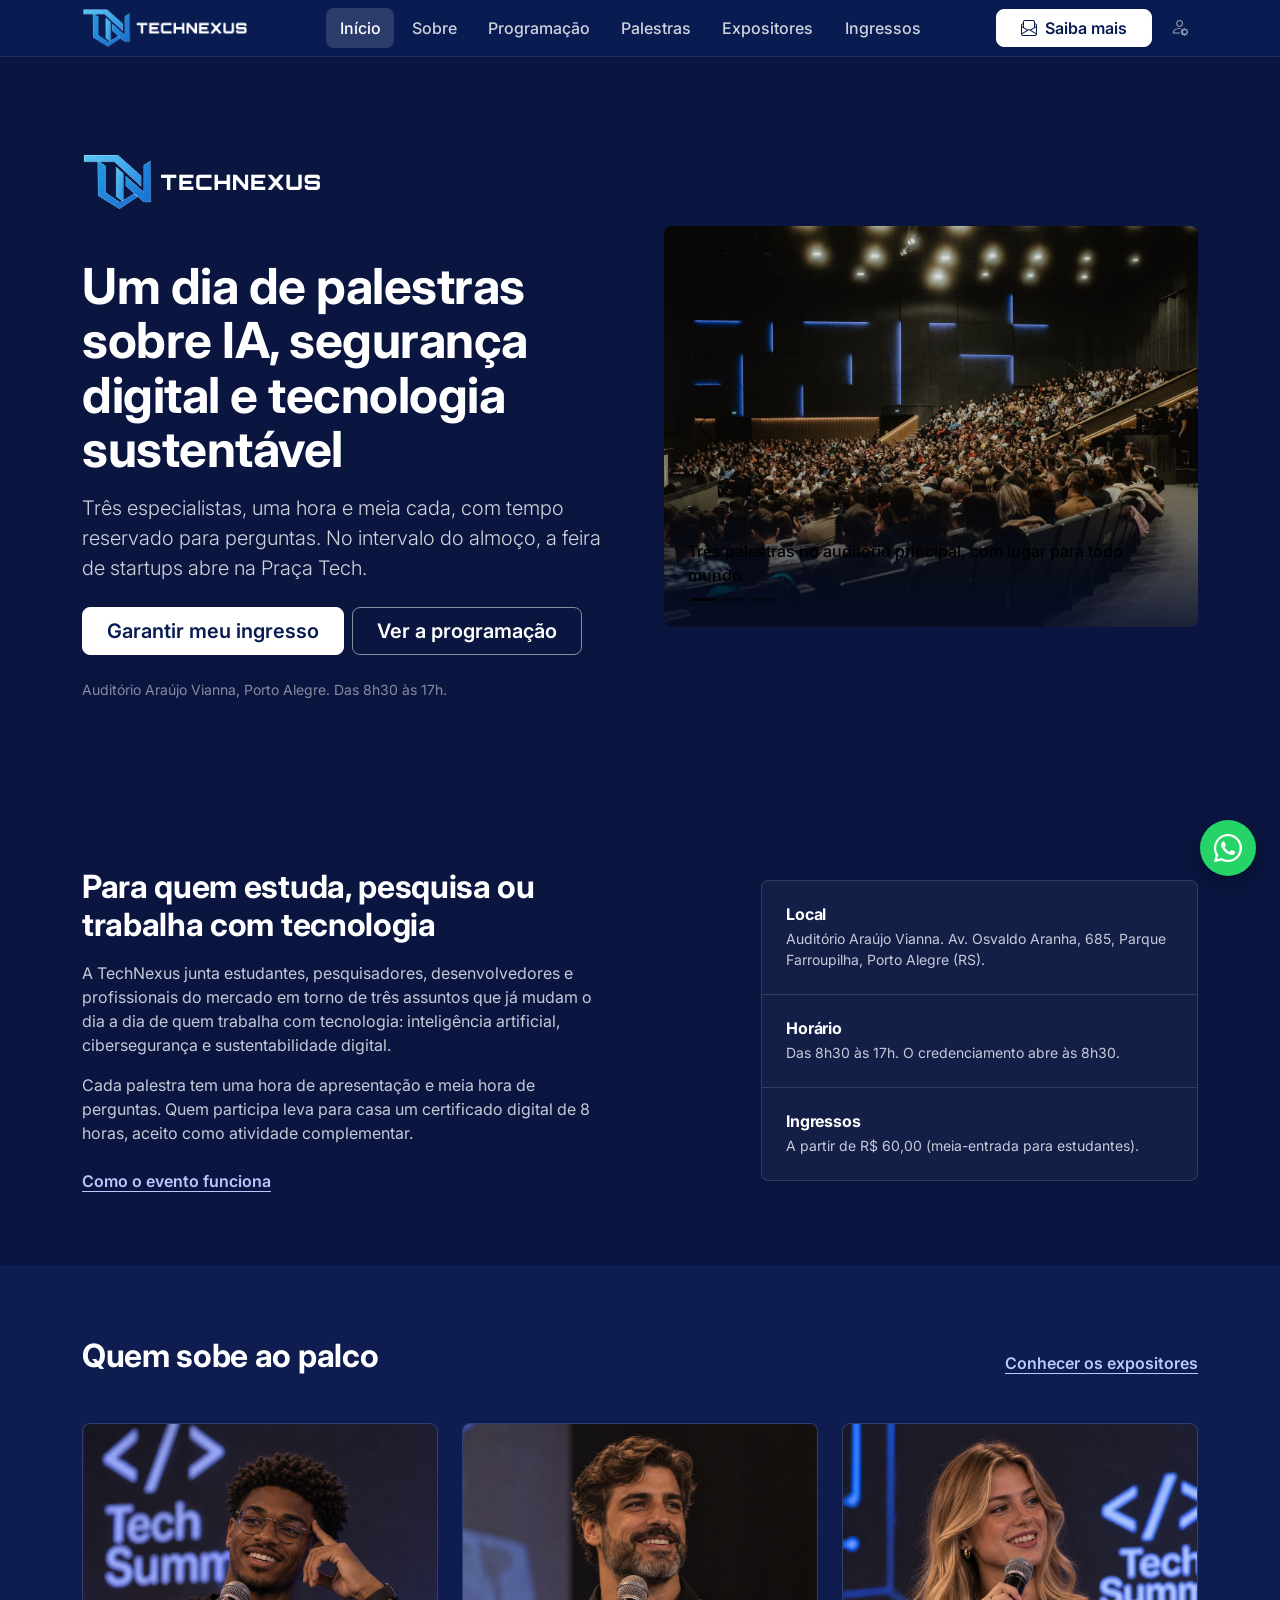
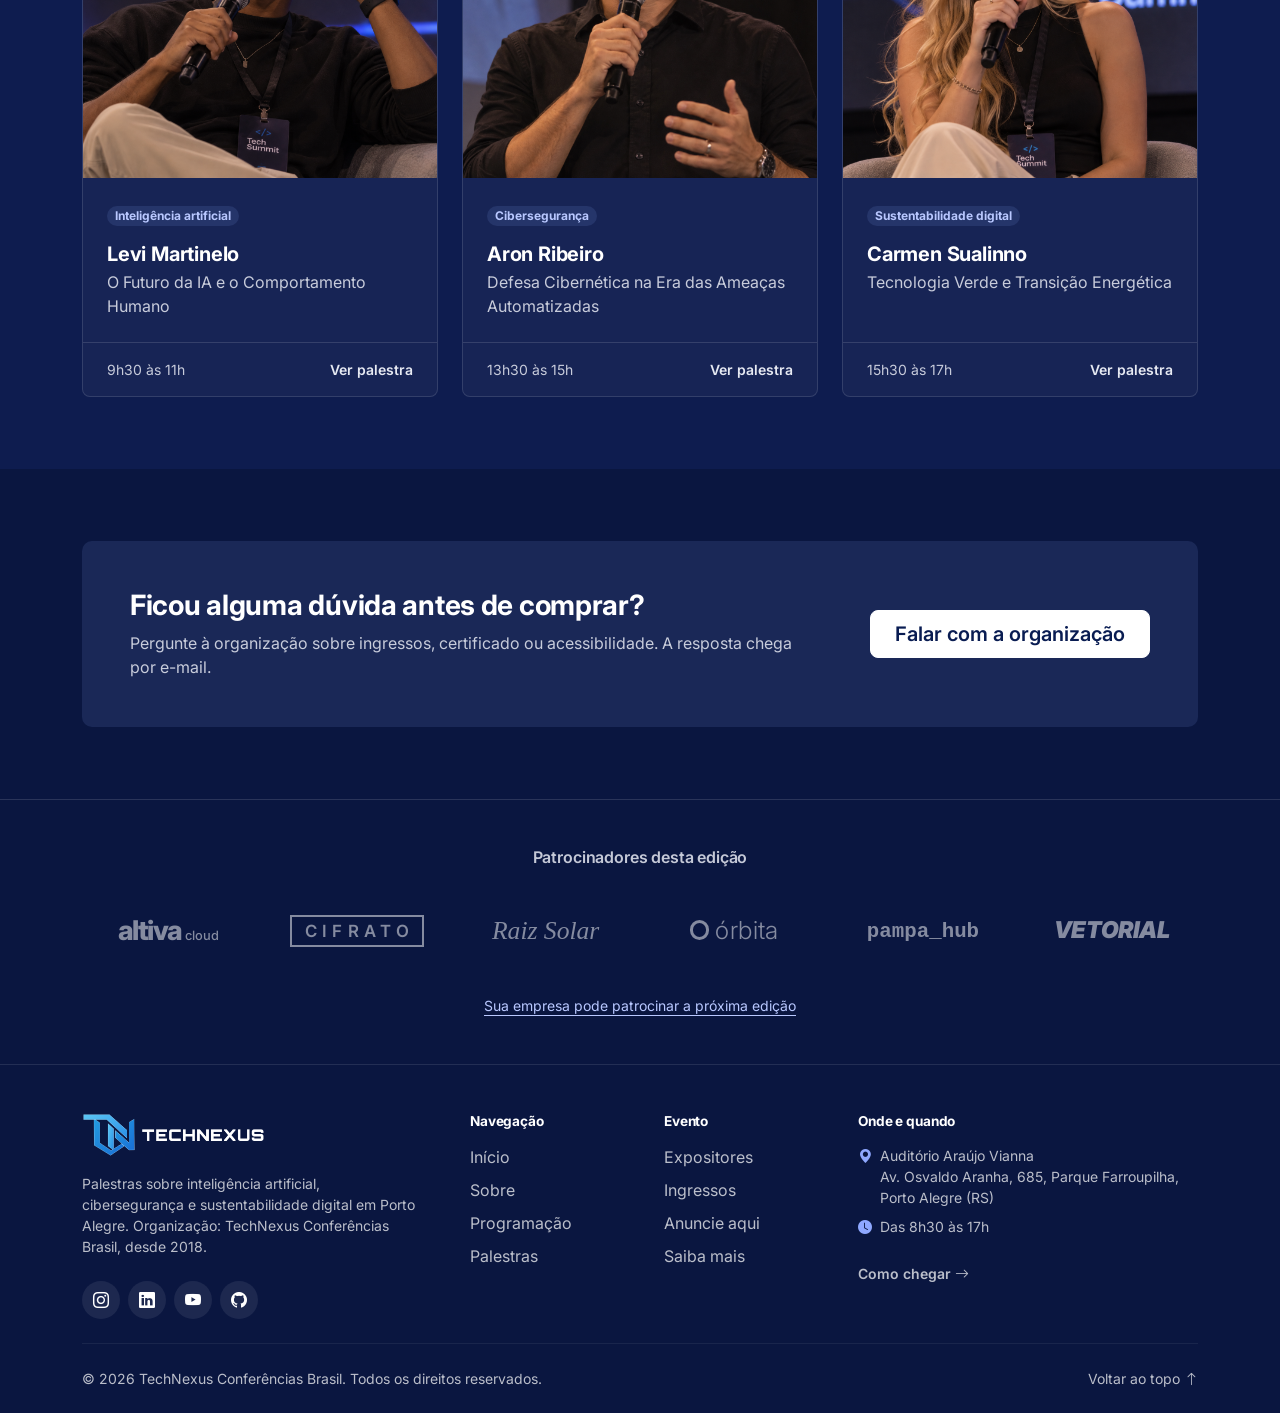
==== commit bec18843: "Login do painel, icone de admin no menu, ajustes no rodape e comentarios" ====
--- a/index.html
+++ b/index.html
@@ -13,7 +13,7 @@
     <link rel="stylesheet" href="css/style.css">
 </head>
 <body>
-    <!-- ===== MENU (igual em todas as páginas) ===== -->
+    <!-- menu -->
     <header class="sticky-top">
         <nav class="navbar navbar-expand-lg navbar-dark navbar-technexus" aria-label="Menu principal">
             <div class="container">
@@ -32,14 +32,17 @@
                         <li class="nav-item"><a class="nav-link" href="expositores.html"><i class="bi bi-people me-2 d-md-none"></i>Expositores</a></li>
                         <li class="nav-item"><a class="nav-link" href="comprar_ingresso.html"><i class="bi bi-ticket-perforated me-2 d-md-none"></i>Ingressos</a></li>
                     </ul>
-                    <a href="saiba_mais.html" class="btn btn-saiba-mais fw-semibold text-nowrap px-3 px-xl-4"><i class="bi bi-envelope-paper me-2"></i>Saiba mais</a>
+                    <div class="d-flex align-items-center gap-2">
+                        <a href="saiba_mais.html" class="btn btn-saiba-mais fw-semibold text-nowrap px-3 px-xl-4 flex-grow-1"><i class="bi bi-envelope-paper me-2"></i>Saiba mais</a>
+                        <a href="admin/login.html" class="btn-admin" aria-label="Área do organizador" title="Área do organizador"><i class="bi bi-person-gear"></i></a>
+                    </div>
                 </div>
             </div>
         </nav>
     </header>
 
     <main>
-        <!-- ===== PRIMEIRA SEÇÃO ===== -->
+        <!-- banner -->
         <section class="hero text-white py-5">
             <div class="container py-lg-5">
                 <div class="row align-items-center g-5">
@@ -101,7 +104,7 @@
             </div>
         </section>
 
-        <!-- ===== SOBRE O EVENTO ===== -->
+        <!-- sobre o evento -->
         <section class="py-5">
             <div class="container py-lg-4">
                 <div class="row g-5 align-items-center">
@@ -131,7 +134,7 @@
             </div>
         </section>
 
-        <!-- ===== PALESTRANTES ===== -->
+        <!-- palestrantes -->
         <section class="py-5 bg-body-tertiary">
             <div class="container py-lg-4">
                 <div class="d-flex flex-column flex-md-row justify-content-between align-items-md-end gap-2 mb-4 mb-md-5">
@@ -198,7 +201,7 @@
             </div>
         </section>
 
-        <!-- ===== CHAMADA FINAL ===== -->
+        <!-- chamada final -->
         <section class="py-5">
             <div class="container py-lg-4">
                 <div class="bg-primary-subtle rounded-3 p-4 p-md-5">
@@ -215,7 +218,7 @@
             </div>
         </section>
 
-        <!-- ===== PATROCINADORES (empresas fictícias) ===== -->
+        <!-- patrocinadores -->
         <section class="py-5 border-top" aria-labelledby="tituloPatrocinadores">
             <div class="container">
                 <h2 id="tituloPatrocinadores" class="h6 text-center text-body-secondary fw-semibold mb-4 mb-md-5">Patrocinadores desta edição</h2>
@@ -234,7 +237,7 @@
         </section>
     </main>
 
-    <!-- ===== RODAPÉ (igual em todas as páginas) ===== -->
+    <!-- rodape -->
     <footer class="footer-technexus text-white pt-5 pb-4">
         <div class="container">
             <div class="row g-4 g-lg-5">
@@ -290,8 +293,7 @@
         </div>
     </footer>
 
-    <!-- ===== BOTÃO FIXO DO WHATSAPP =====
-         Para abrir direto na conversa da organização, troque o link por https://wa.me/55DDDNUMERO -->
+    <!-- whatsapp (falta colocar o numero no link) -->
     <a href="https://wa.me/?text=Ol%C3%A1!%20Tenho%20uma%20d%C3%BAvida%20sobre%20a%20TechNexus." class="btn btn-whatsapp rounded-circle position-fixed bottom-0 end-0 m-3 m-md-4 z-3 d-inline-flex align-items-center justify-content-center" target="_blank" rel="noopener" aria-label="Falar com a TechNexus pelo WhatsApp" title="Falar pelo WhatsApp">
         <i class="bi bi-whatsapp" aria-hidden="true"></i>
     </a>
--- a/css/style.css
+++ b/css/style.css
@@ -1,27 +1,20 @@
-/* =====================================================================
-   TechNexus — folha de estilos única do site
-   Paleta: azul-marinho (base), roxo (destaque), branco e cinzas neutros
-   Layout e componentes: Bootstrap 5.3 (classes utilitárias, card, list-group,
-   ratio, carousel). Este arquivo só guarda a identidade visual e o que o
-   Bootstrap não oferece.
-   Botões: .btn-primary, .btn-outline-primary e, em fundo escuro, .btn-light / .btn-outline-light
-   ===================================================================== */
+/* TechNexus - estilos do site */
 
 :root {
     --azul-marinho: #091c52;
     --azul-marinho-claro: #1a2f72;
     --roxo: #6950a1;
-    --destaque: #8fa8ff;          /* azul-lavanda usado sobre fundo escuro */
+    --destaque: #8fa8ff;          /* pro fundo escuro */
     --texto: #1f2430;
     --fundo-claro: #f4f5fa;
 
-    /* Ajustes do Bootstrap: textos secundários mais escuros (melhor contraste) */
+    /* textos secundarios */
     --bs-secondary-color: #4a5263;
     --bs-secondary-color-rgb: 74, 82, 99;
     --bs-body-color: #1f2430;
     --bs-border-radius: 8px;
     --bs-border-radius-lg: 10px;
-    /* "primary" do Bootstrap passa a ser o azul-marinho do site (textos, badges, alertas) */
+    /* primary = azul do site */
     --bs-primary: #091c52;
     --bs-primary-rgb: 9, 28, 82;
     --bs-primary-text-emphasis: #091c52;
@@ -33,11 +26,7 @@
     --bs-link-hover-color-rgb: 105, 80, 161;
 }
 
-/* ===================== TEMA ESCURO DO SITE =====================
-   Todas as páginas públicas usam <html data-bs-theme="dark">, o tema escuro
-   nativo do Bootstrap 5.3, recolorido com o azul-marinho da TechNexus.
-   Cards, formulários, listas e acordeões se adaptam sozinhos.
-   (O painel admin continua no tema claro definido acima.) */
+/* tema escuro (paginas do site, o admin fica claro) */
 :root[data-bs-theme="dark"] {
     --bs-body-bg: #0a1640;
     --bs-body-bg-rgb: 10, 22, 64;
@@ -45,7 +34,7 @@
     --bs-body-color-rgb: 230, 233, 242;
     --bs-emphasis-color: #fff;
     --bs-emphasis-color-rgb: 255, 255, 255;
-    --bs-secondary-color: rgba(230, 233, 242, .72);
+    --bs-secondary-color: rgba(230, 233, 242, .85);
     --bs-secondary-color-rgb: 230, 233, 242;
     --bs-secondary-bg: #13235c;
     --bs-secondary-bg-rgb: 19, 35, 92;
@@ -72,7 +61,7 @@
     color-scheme: dark;
 }
 
-/* Cards e listas: superfície levemente mais clara que o fundo, como na ficha das palestras */
+/* cards e listas */
 [data-bs-theme="dark"] .card {
     --bs-card-bg: rgba(255, 255, 255, .04);
     --bs-card-border-color: rgba(255, 255, 255, .12);
@@ -98,7 +87,7 @@
     color: #1f2430;
 }
 
-/* Botões no fundo escuro: principal branco, secundário com contorno branco */
+/* botoes no fundo escuro */
 [data-bs-theme="dark"] .btn-primary,
 [data-bs-theme="dark"] .btn-light {
     --bs-btn-color: var(--azul-marinho);
@@ -139,7 +128,7 @@
 }
 
 html {
-    scroll-padding-top: 96px; /* links internos (#) param abaixo do menu fixo */
+    scroll-padding-top: 96px; /* por causa do menu fixo */
 }
 
 body {
@@ -155,7 +144,7 @@
     max-width: 100%;
 }
 
-/* ===================== BOTÕES ===================== */
+/* botoes */
 .btn {
     border-radius: 8px;
     font-weight: 600;
@@ -196,7 +185,7 @@
     --bs-btn-hover-color: var(--azul-marinho);
 }
 
-/* Opções selecionadas (ingresso, pagamento) */
+/* opcoes selecionadas */
 .btn-check:checked + .btn-outline-primary,
 .btn-outline-primary:active {
     color: #fff;
@@ -204,7 +193,7 @@
     border-color: var(--azul-marinho);
 }
 
-/* ===================== MENU ===================== */
+/* menu */
 .navbar-technexus {
     background-color: var(--azul-marinho);
     border-bottom: 1px solid rgba(255, 255, 255, .08);
@@ -234,7 +223,7 @@
     background-color: rgba(255, 255, 255, .14);
 }
 
-/* Botão "Saiba mais" do menu segue o estilo .btn-light */
+/* botao saiba mais */
 .btn-saiba-mais {
     color: var(--azul-marinho);
     background-color: #fff;
@@ -259,7 +248,7 @@
     }
 }
 
-/* ===================== BANNER DAS PÁGINAS INTERNAS ===================== */
+/* banner das paginas internas */
 .banner-technexus {
     color: #fff;
     background-color: var(--azul-marinho);
@@ -280,7 +269,7 @@
     margin-bottom: 0;
 }
 
-/* ===================== HOME: PRIMEIRA SEÇÃO ===================== */
+/* home */
 .hero-logo {
     width: 100%;
     max-width: 240px;
@@ -315,12 +304,12 @@
     height: 3px;
 }
 
-/* Enquadra o rosto nas fotos dos palestrantes (o Bootstrap não tem utilitário para isso) */
+/* enquadrar o rosto nas fotos */
 .foto-rosto {
     object-position: center 22%;
 }
 
-/* ===================== PATROCINADORES (logotipos fictícios) ===================== */
+/* patrocinadores */
 .logo-patrocinador {
     color: rgba(255, 255, 255, .5);
     line-height: 1;
@@ -391,7 +380,7 @@
     text-transform: uppercase;
 }
 
-/* ===================== PROGRAMAÇÃO ===================== */
+/* programacao */
 .nome-palestrante {
     font-size: .72rem;
     letter-spacing: .06em;
@@ -425,7 +414,7 @@
     background-color: #fff;
 }
 
-/* ===================== FORMULÁRIOS ===================== */
+/* formularios */
 .form-control,
 .form-select {
     padding: .65rem .8rem;
@@ -442,7 +431,7 @@
     border-color: var(--azul-marinho);
 }
 
-/* Card do ingresso escolhido no formulário */
+/* ingresso escolhido */
 .card-ingresso {
     transition: border-color .2s, box-shadow .2s;
 }
@@ -453,9 +442,10 @@
     background-color: rgba(143, 168, 255, .08);
 }
 
-/* ===================== RODAPÉ ===================== */
+/* rodape */
 .footer-technexus {
-    background-color: #071640;
+    background-color: var(--bs-body-bg);
+    border-top: 1px solid rgba(255, 255, 255, .1);
 }
 
 .footer-technexus img {
@@ -492,6 +482,47 @@
 
 .footer-icone {
     color: var(--destaque);
+}
+
+/* botao admin */
+.btn-admin {
+    display: inline-flex;
+    align-items: center;
+    justify-content: center;
+    width: 38px;
+    height: 38px;
+    flex-shrink: 0;
+    border-radius: 50%;
+    color: rgba(255, 255, 255, .55);
+    font-size: 1.15rem;
+    text-decoration: none;
+    transition: color .2s, background-color .2s;
+}
+
+.btn-admin:hover,
+.btn-admin:focus-visible {
+    color: #fff;
+    background-color: rgba(255, 255, 255, .12);
+}
+
+/* login */
+.login-pagina {
+    min-height: 100vh;
+    background-image: radial-gradient(circle at 20% 10%, rgba(105, 80, 161, .35), transparent 45%),
+                      linear-gradient(180deg, var(--azul-marinho) 0%, #040c26 100%);
+}
+
+.login-cartao {
+    width: 100%;
+    max-width: 420px;
+    background-color: rgba(14, 28, 79, .85);
+    border: 1px solid rgba(255, 255, 255, .12);
+    border-radius: 14px;
+}
+
+.login-cartao .login-logo {
+    height: 44px;
+    width: auto;
 }
 
 .footer-social {
@@ -516,8 +547,7 @@
     border-color: rgba(255, 255, 255, .25);
 }
 
-/* ===================== PALESTRANTES / PALESTRAS (troca ao rolar) =====================
-   Usado em expositores.html e palestras.html (mesmo componente, mesmo visual) */
+/* palestrantes / palestras */
 .palestrantes-scroll {
     --cor: var(--destaque);
     position: relative;
@@ -537,7 +567,7 @@
     padding: 2rem 0;
 }
 
-/* ---------- Foto ---------- */
+/* foto */
 .palestrante-foto {
     position: relative;
     max-width: 420px;
@@ -576,7 +606,7 @@
     background-color: #fff;
 }
 
-/* ---------- Ficha da palestra (palestras.html, no lugar da foto) ---------- */
+/* ficha da palestra */
 .palestra-ficha {
     max-width: 420px;
     margin: 0 auto;
@@ -624,7 +654,7 @@
     object-position: center 25%;
 }
 
-/* ---------- Texto ---------- */
+/* texto */
 .palestrante-texto {
     position: relative;
 }
@@ -648,7 +678,7 @@
     margin-bottom: .75rem;
 }
 
-/* Título de palestra (mais longo que um nome) */
+/* titulo da palestra */
 .palestrante-nome.titulo-palestra {
     font-size: clamp(1.9rem, 3.6vw, 3rem);
     line-height: 1.1;
@@ -690,13 +720,13 @@
     margin-bottom: 2rem;
 }
 
-/* ---------- Indicador lateral e dica ---------- */
+/* indicador lateral */
 .palestrantes-progresso,
 .palestrantes-dica {
     display: none;
 }
 
-/* ===== Computador: a seção fica presa e troca ao rolar ===== */
+/* computador */
 .palestrantes-scroll.modo-rolagem {
     height: calc(var(--total, 3) * 100vh);
 }
@@ -709,7 +739,7 @@
 }
 
 .modo-rolagem .palestrantes-palco > .container {
-    padding-top: 65px; /* altura do menu fixo */
+    padding-top: 65px; /* menu */
 }
 
 .modo-rolagem .palestrante-slide {
@@ -726,7 +756,7 @@
     visibility: visible;
 }
 
-/* Entrada: foto/ficha sobe, textos aparecem um depois do outro */
+/* animacao de entrada */
 .modo-rolagem .palestrante-foto,
 .modo-rolagem .palestra-ficha {
     transform: translateY(40px);
@@ -816,7 +846,7 @@
     50%      { transform: translate(-50%, 6px); }
 }
 
-/* Celular e tablet: um embaixo do outro */
+/* celular e tablet */
 @media (max-width: 991.98px) {
     .palestrante-slide + .palestrante-slide {
         margin-top: 2rem;
@@ -830,7 +860,7 @@
 
 }
 
-/* Telas de computador mais baixas: foto e textos menores para caber */
+/* telas mais baixas */
 @media (min-width: 992px) and (max-height: 820px) {
     .palestrante-foto {
         max-width: 320px;
@@ -840,7 +870,7 @@
         padding: 1.5rem;
     }
 
-    /* Em telas baixas a foto da palestra fica mais estreita para caber */
+    /* foto menor */
     .palestra-ficha-foto {
         --bs-aspect-ratio: 40%;
     }
@@ -859,7 +889,7 @@
     }
 }
 
-/* ===================== PAINEL ADMINISTRATIVO ===================== */
+/* painel administrativo */
 @media (min-width: 992px) {
     .admin-lateral {
         min-height: calc(100vh - 65px);
@@ -925,7 +955,7 @@
     max-width: 320px;
 }
 
-/* ===================== AJUSTES GERAIS PARA TELAS MENORES ===================== */
+/* telas menores */
 @media (max-width: 767.98px) {
     .banner-technexus {
         padding: 2.5rem 0;
@@ -944,7 +974,7 @@
     }
 }
 
-/* ===================== BOTÃO FIXO DO WHATSAPP ===================== */
+/* whatsapp */
 .btn-whatsapp {
     width: 56px;
     height: 56px;
